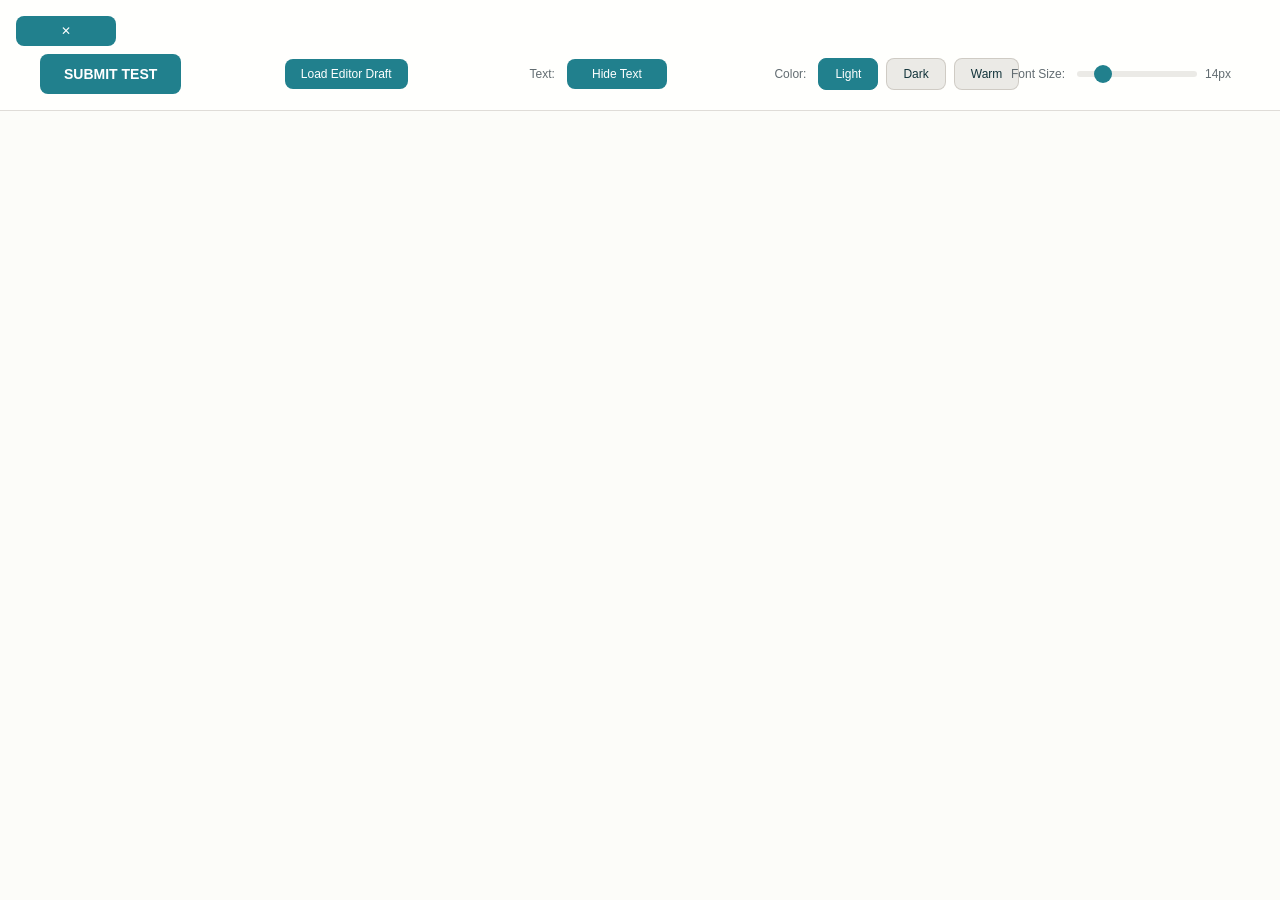
==== index.html @ d46478b5 "Prepare GitHub Pages deployment" ====
<!DOCTYPE html>
<html lang="en">
<head>
  <meta charset="UTF-8">
  <meta name="viewport" content="width=device-width, initial-scale=1.0">
  <title>B1 Listening Test</title>
  <meta http-equiv="refresh" content="0; url=exercise1.html">
  <script>
    window.location.replace('exercise1.html');
  </script>
</head>
<body>
  <p>
    If you are not redirected automatically, open
    <a href="exercise1.html">exercise1.html</a>.
  </p>
</body>
</html>
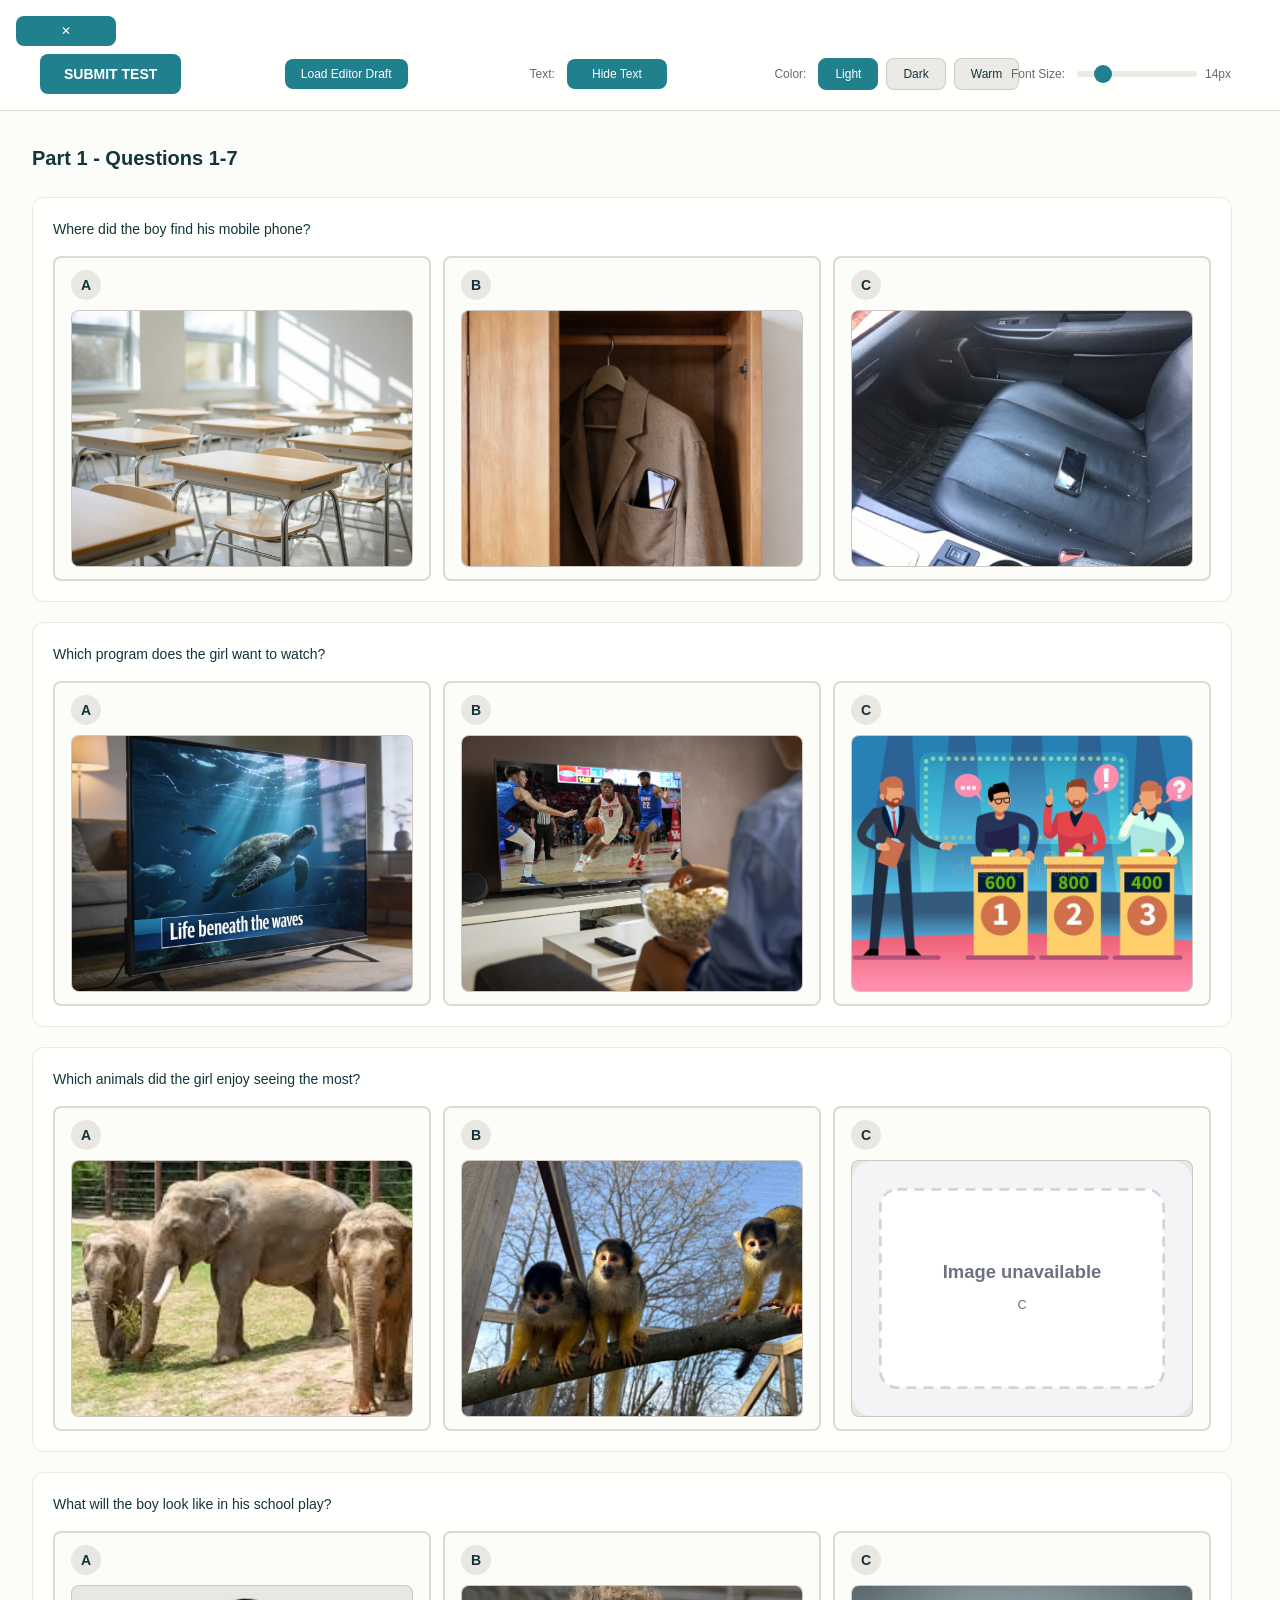
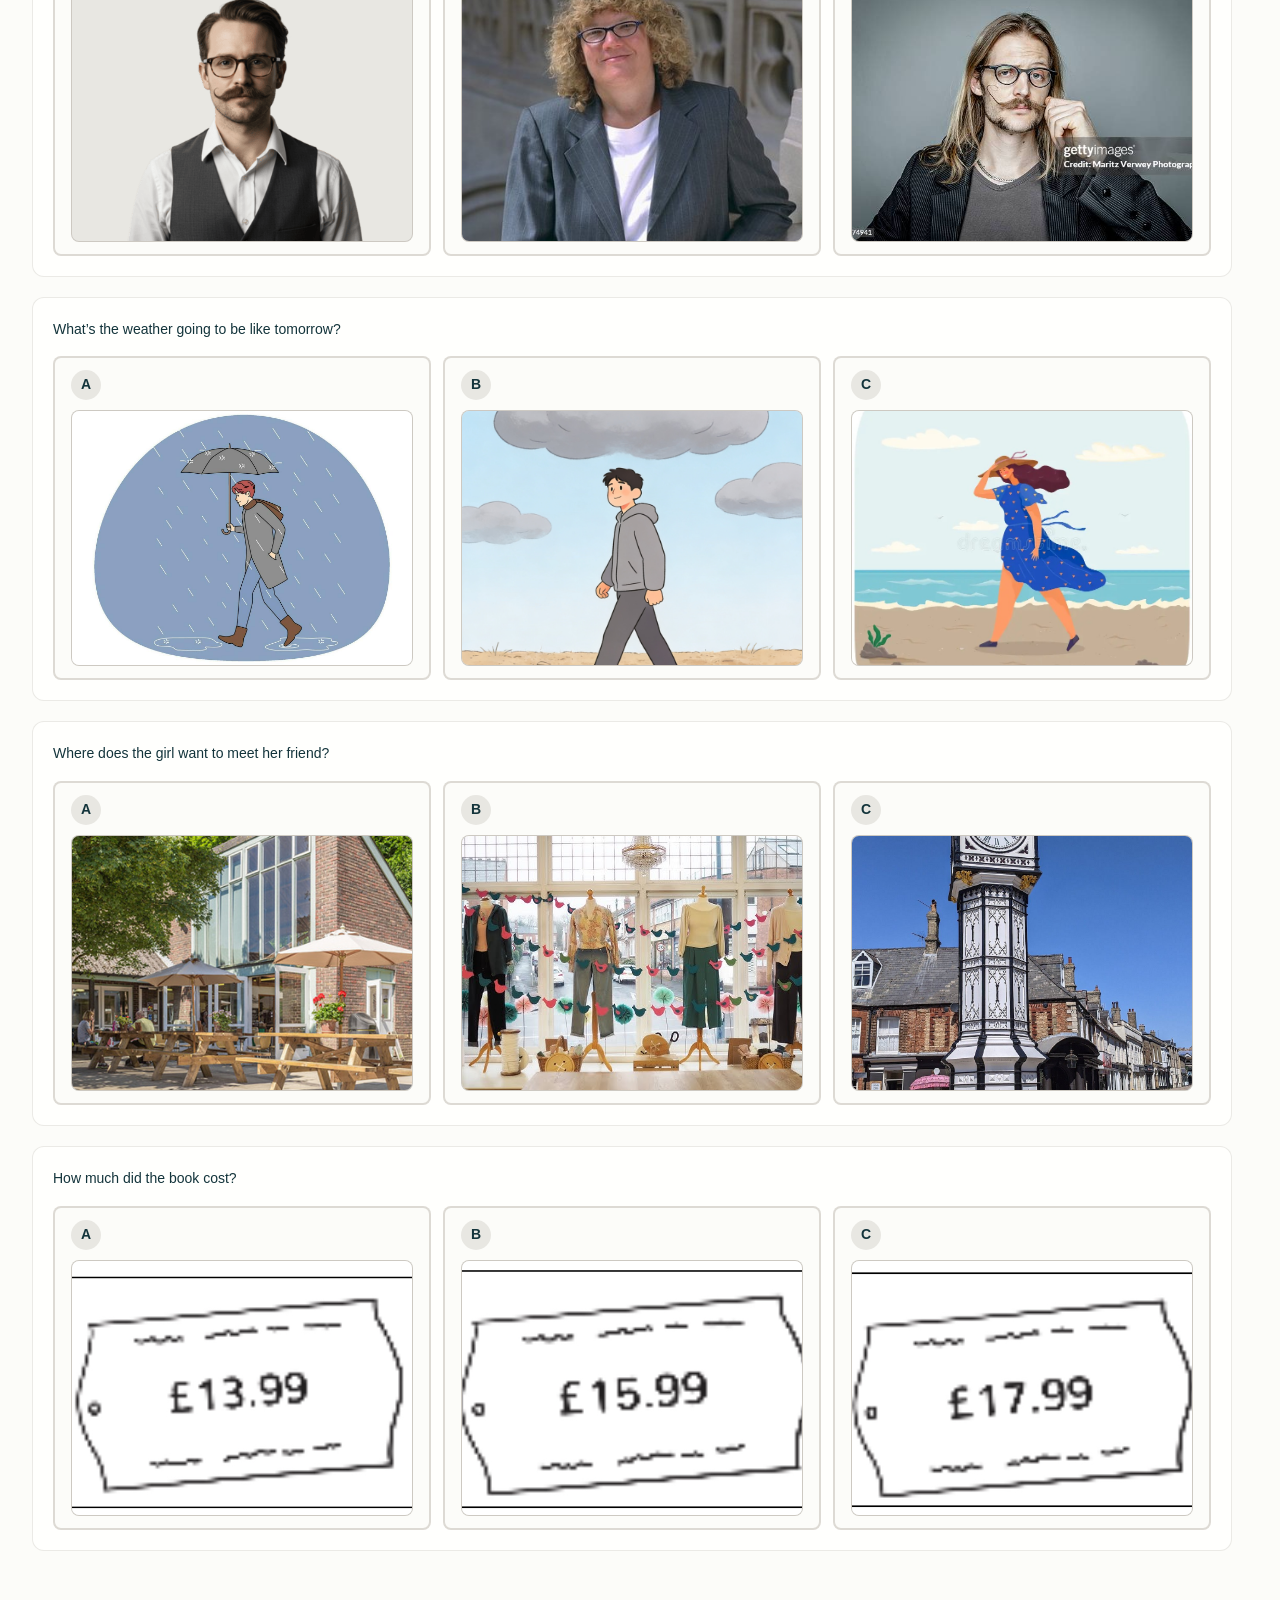
==== commit 07c93942: "Index should now open up to B1 For Schools Listening Test 2" ====
--- a/index.html
+++ b/index.html
@@ -3,16 +3,2478 @@
 <head>
   <meta charset="UTF-8">
   <meta name="viewport" content="width=device-width, initial-scale=1.0">
-  <title>B1 Listening Test</title>
-  <meta http-equiv="refresh" content="0; url=exercise1.html">
-  <script>
-    window.location.replace('exercise1.html');
-  </script>
+  <title>Cambridge English B1 Listening Test</title>
+  <style>
+    :root {
+  /* Primitive Color Tokens */
+  --color-white: rgba(255, 255, 255, 1);
+  --color-black: rgba(0, 0, 0, 1);
+  --color-cream-50: rgba(252, 252, 249, 1);
+  --color-cream-100: rgba(255, 255, 253, 1);
+  --color-gray-200: rgba(245, 245, 245, 1);
+  --color-gray-300: rgba(167, 169, 169, 1);
+  --color-gray-400: rgba(119, 124, 124, 1);
+  --color-slate-500: rgba(98, 108, 113, 1);
+  --color-brown-600: rgba(94, 82, 64, 1);
+  --color-charcoal-700: rgba(31, 33, 33, 1);
+  --color-charcoal-800: rgba(38, 40, 40, 1);
+  --color-slate-900: rgba(19, 52, 59, 1);
+  --color-teal-300: rgba(50, 184, 198, 1);
+  --color-teal-400: rgba(45, 166, 178, 1);
+  --color-teal-500: rgba(33, 128, 141, 1);
+  --color-teal-600: rgba(29, 116, 128, 1);
+  --color-teal-700: rgba(26, 104, 115, 1);
+  --color-teal-800: rgba(41, 150, 161, 1);
+  --color-red-400: rgba(255, 84, 89, 1);
+  --color-red-500: rgba(192, 21, 47, 1);
+  --color-orange-400: rgba(230, 129, 97, 1);
+  --color-orange-500: rgba(168, 75, 47, 1);
+
+  --color-brown-600-rgb: 94, 82, 64;
+  --color-teal-500-rgb: 33, 128, 141;
+  --color-slate-900-rgb: 19, 52, 59;
+  --color-slate-500-rgb: 98, 108, 113;
+
+  --color-bg-1: rgba(59, 130, 246, 0.08);
+  --color-bg-2: rgba(245, 158, 11, 0.08);
+  --color-bg-3: rgba(34, 197, 94, 0.08);
+  --color-bg-4: rgba(239, 68, 68, 0.08);
+
+  --color-background: var(--color-cream-50);
+  --color-surface: var(--color-cream-100);
+  --color-text: var(--color-slate-900);
+  --color-text-secondary: var(--color-slate-500);
+  --color-primary: var(--color-teal-500);
+  --color-primary-hover: var(--color-teal-600);
+  --color-primary-active: var(--color-teal-700);
+  --color-secondary: rgba(var(--color-brown-600-rgb), 0.12);
+  --color-secondary-hover: rgba(var(--color-brown-600-rgb), 0.2);
+  --color-border: rgba(var(--color-brown-600-rgb), 0.2);
+  --color-card-border: rgba(var(--color-brown-600-rgb), 0.12);
+
+  --font-family-base: "FKGroteskNeue", "Geist", "Inter", -apple-system, BlinkMacSystemFont, "Segoe UI", Roboto, sans-serif;
+  --font-size-xs: 11px;
+  --font-size-sm: 12px;
+  --font-size-base: 14px;
+  --font-size-md: 14px;
+  --font-size-lg: 16px;
+  --font-size-xl: 18px;
+  --font-size-2xl: 20px;
+  --font-size-3xl: 24px;
+  --font-weight-normal: 400;
+  --font-weight-medium: 500;
+  --font-weight-semibold: 550;
+  --font-weight-bold: 600;
+  --line-height-normal: 1.5;
+  --line-height-tight: 1.2;
+
+  --space-4: 4px;
+  --space-8: 8px;
+  --space-12: 12px;
+  --space-16: 16px;
+  --space-20: 20px;
+  --space-24: 24px;
+  --space-32: 32px;
+
+  --radius-sm: 6px;
+  --radius-base: 8px;
+  --radius-md: 10px;
+  --radius-lg: 12px;
+
+  --shadow-sm: 0 1px 3px rgba(0, 0, 0, 0.04), 0 1px 2px rgba(0, 0, 0, 0.02);
+  --shadow-md: 0 4px 6px -1px rgba(0, 0, 0, 0.04), 0 2px 4px -1px rgba(0, 0, 0, 0.02);
+
+  --duration-fast: 150ms;
+  --duration-normal: 250ms;
+  --ease-standard: cubic-bezier(0.16, 1, 0.3, 1);
+}
+
+@font-face {
+  font-family: 'FKGroteskNeue';
+  src: url('https://r2cdn.perplexity.ai/fonts/FKGroteskNeue.woff2') format('woff2');
+}
+
+* {
+  box-sizing: border-box;
+  margin: 0;
+  padding: 0;
+}
+
+body {
+  font-family: var(--font-family-base);
+  font-size: var(--font-size-base);
+  line-height: var(--line-height-normal);
+  color: var(--color-text);
+  background-color: var(--color-background);
+  -webkit-font-smoothing: antialiased;
+  transition: background-color var(--duration-normal) var(--ease-standard), color var(--duration-normal) var(--ease-standard);
+}
+
+.app-container {
+  display: flex;
+  flex-direction: column;
+  min-height: 100vh;
+}
+
+/* Settings Panel */
+.settings-panel {
+  background-color: var(--color-surface);
+  border-bottom: 1px solid var(--color-border);
+  padding: var(--space-16);
+  position: sticky;
+  top: 0;
+  z-index: 100;
+  transition: background-color var(--duration-normal) var(--ease-standard);
+}
+  .settings-panel.collapsed {
+    padding: 6px 8px;
+    height: auto;
+  }
+  .settings-panel .settings-bar {
+    display: flex;
+    justify-content: flex-start;
+    gap: 8px;
+    align-items: center;
+    margin-bottom: 8px;
+  }
+  .settings-panel.collapsed .settings-grid {
+    display: none;
+  }
+
+.settings-grid {
+  display: flex;
+  flex-wrap: wrap;
+  gap: var(--space-24);
+  align-items: center;
+  max-width: 1200px;
+  margin: 0 auto;
+}
+
+.setting-group {
+  display: flex;
+  align-items: center;
+  gap: var(--space-12);
+  flex: 1;
+  min-width: 200px;
+}
+
+  .setting-group.sg-font {
+    margin-left: auto;
+    justify-content: flex-end;
+  }
+
+  .toggle-btn.collapse {
+    padding: 6px 8px;
+    font-size: 14px;
+  }
+
+.setting-label {
+  font-weight: var(--font-weight-medium);
+  font-size: var(--font-size-sm);
+  color: var(--color-text-secondary);
+  white-space: nowrap;
+}
+
+.toggle-btn {
+  padding: var(--space-8) var(--space-16);
+  background-color: var(--color-primary);
+  color: var(--color-white);
+  border: none;
+  border-radius: var(--radius-base);
+  font-size: var(--font-size-sm);
+  font-weight: var(--font-weight-medium);
+  cursor: pointer;
+  transition: background-color var(--duration-fast) var(--ease-standard);
+  min-width: 100px;
+}
+
+.toggle-btn:hover {
+  background-color: var(--color-primary-hover);
+}
+
+.toggle-btn.inactive {
+  background-color: var(--color-secondary);
+  color: var(--color-text);
+}
+
+.font-size-control {
+  display: flex;
+  align-items: center;
+  gap: var(--space-8);
+}
+
+.font-slider {
+  width: 120px;
+  height: 6px;
+  -webkit-appearance: none;
+  appearance: none;
+  background: var(--color-secondary);
+  border-radius: var(--radius-sm);
+  outline: none;
+}
+
+.font-slider::-webkit-slider-thumb {
+  -webkit-appearance: none;
+  appearance: none;
+  width: 18px;
+  height: 18px;
+  background: var(--color-primary);
+  border-radius: 50%;
+  cursor: pointer;
+}
+
+.font-slider::-moz-range-thumb {
+  width: 18px;
+  height: 18px;
+  background: var(--color-primary);
+  border-radius: 50%;
+  cursor: pointer;
+  border: none;
+}
+
+.font-value {
+  font-size: var(--font-size-sm);
+  color: var(--color-text-secondary);
+  min-width: 35px;
+}
+
+.color-scheme-buttons {
+  display: flex;
+  gap: var(--space-8);
+}
+
+.color-btn {
+  padding: var(--space-8) var(--space-16);
+  background-color: var(--color-secondary);
+  color: var(--color-text);
+  border: 1px solid var(--color-border);
+  border-radius: var(--radius-base);
+  font-size: var(--font-size-sm);
+  font-weight: var(--font-weight-medium);
+  cursor: pointer;
+  transition: all var(--duration-fast) var(--ease-standard);
+  white-space: nowrap;
+}
+
+.color-btn:hover {
+  background-color: var(--color-secondary-hover);
+}
+
+.color-btn.active {
+  background-color: var(--color-primary);
+  color: var(--color-white);
+  border-color: var(--color-primary);
+}
+
+/* Main Layout */
+.main-layout {
+  display: flex;
+  flex: 1;
+  max-width: 1400px;
+  margin: 0 auto;
+  width: 100%;
+}
+
+.sidebar {
+  width: 250px;
+  background-color: var(--color-surface);
+  border-right: 1px solid var(--color-border);
+  padding: var(--space-24);
+  overflow-y: auto;
+  transition: transform var(--duration-normal) var(--ease-standard), background-color var(--duration-normal) var(--ease-standard);
+}
+
+.sidebar.mobile-hidden {
+  transform: translateX(-100%);
+  position: fixed;
+  height: calc(100vh - 80px);
+  z-index: 50;
+}
+
+.sidebar.mobile-visible {
+  transform: translateX(0);
+  position: fixed;
+  height: calc(100vh - 80px);
+  z-index: 50;
+}
+
+.mobile-menu-btn {
+  display: none;
+  position: fixed;
+  bottom: var(--space-24);
+  right: var(--space-24);
+  width: 56px;
+  height: 56px;
+  background-color: var(--color-primary);
+  color: var(--color-white);
+  border: none;
+  border-radius: 50%;
+  font-size: var(--font-size-2xl);
+  cursor: pointer;
+  box-shadow: var(--shadow-md);
+  z-index: 60;
+}
+
+.part-nav {
+  list-style: none;
+}
+
+.part-nav-item {
+  margin-bottom: var(--space-8);
+}
+
+.part-nav-link {
+  display: block;
+  padding: var(--space-12) var(--space-16);
+  background-color: transparent;
+  color: var(--color-text);
+  border: 1px solid transparent;
+  border-radius: var(--radius-base);
+  font-size: var(--font-size-base);
+  cursor: pointer;
+  transition: all var(--duration-fast) var(--ease-standard);
+  text-align: left;
+  width: 100%;
+}
+
+.part-nav-link:hover {
+  background-color: var(--color-secondary);
+}
+
+.part-nav-link.active {
+  background-color: var(--color-primary);
+  color: var(--color-white);
+}
+
+.content-area {
+  flex: 1;
+  padding: var(--space-32);
+  overflow-y: auto;
+}
+
+/* Landing Screen */
+.landing-screen {
+  max-width: 600px;
+  margin: 0 auto;
+  text-align: center;
+}
+
+.landing-screen h1 {
+  font-size: var(--font-size-3xl);
+  margin-bottom: var(--space-16);
+  color: var(--color-text);
+}
+
+.landing-screen p {
+  font-size: var(--font-size-lg);
+  color: var(--color-text-secondary);
+  margin-bottom: var(--space-32);
+}
+
+.image-upload-section {
+  background-color: var(--color-surface);
+  border: 2px dashed var(--color-border);
+  border-radius: var(--radius-lg);
+  padding: var(--space-32);
+  margin-bottom: var(--space-32);
+}
+
+.image-upload-section h2 {
+  font-size: var(--font-size-xl);
+  margin-bottom: var(--space-16);
+  color: var(--color-text);
+}
+
+.image-preview-container {
+  display: flex;
+  gap: var(--space-16);
+  justify-content: center;
+  flex-wrap: wrap;
+  margin-top: var(--space-24);
+}
+
+.image-preview-box {
+  position: relative;
+  width: 150px;
+  text-align: center;
+}
+
+.image-preview-box img {
+  width: 150px;
+  height: 150px;
+  object-fit: cover;
+  border-radius: var(--radius-base);
+  border: 2px solid var(--color-border);
+}
+
+.reorder-buttons {
+  display: flex;
+  justify-content: center;
+  gap: var(--space-8);
+  margin-top: var(--space-8);
+}
+
+.reorder-btn {
+  padding: var(--space-4) var(--space-12);
+  background-color: var(--color-secondary);
+  color: var(--color-text);
+  border: 1px solid var(--color-border);
+  border-radius: var(--radius-sm);
+  font-size: var(--font-size-sm);
+  cursor: pointer;
+  transition: background-color var(--duration-fast) var(--ease-standard);
+}
+
+.reorder-btn:hover {
+  background-color: var(--color-secondary-hover);
+}
+
+.reorder-btn:disabled {
+  opacity: 0.5;
+  cursor: not-allowed;
+}
+
+.timer-display {
+  font-size: var(--font-size-2xl);
+  font-weight: var(--font-weight-bold);
+  color: var(--color-primary);
+  padding: var(--space-8) var(--space-16);
+  background-color: var(--color-bg-1);
+  border-radius: var(--radius-base);
+  border: 2px solid var(--color-border);
+}
+
+.timer-display.warning {
+  color: var(--color-red-500);
+  animation: pulse 1s infinite;
+}
+
+@keyframes pulse {
+  0%, 100% { opacity: 1; }
+  50% { opacity: 0.7; }
+}
+
+.submit-btn {
+  padding: var(--space-12) var(--space-24);
+  background-color: var(--color-primary);
+  color: var(--color-white);
+  border: none;
+  border-radius: var(--radius-base);
+  font-size: var(--font-size-base);
+  font-weight: var(--font-weight-semibold);
+  cursor: pointer;
+  transition: background-color var(--duration-fast) var(--ease-standard);
+}
+
+.submit-btn:hover {
+  background-color: var(--color-primary-hover);
+}
+
+.submit-btn.highlight {
+  animation: pulse 1s infinite;
+  background-color: var(--color-red-500);
+}
+
+.upload-instruction {
+  color: var(--color-text-secondary);
+  margin-bottom: var(--space-16);
+}
+
+.image-upload-input {
+  display: block;
+  margin: 0 auto var(--space-16);
+  padding: var(--space-8);
+  font-size: var(--font-size-sm);
+}
+
+.uploaded-images {
+  display: flex;
+  gap: var(--space-16);
+  justify-content: center;
+  flex-wrap: wrap;
+  margin-top: var(--space-16);
+}
+
+.uploaded-image {
+  width: 120px;
+  height: 120px;
+  object-fit: cover;
+  border-radius: var(--radius-base);
+  border: 2px solid var(--color-border);
+}
+
+.start-test-btn {
+  padding: var(--space-16) var(--space-32);
+  background-color: var(--color-primary);
+  color: var(--color-white);
+  border: none;
+  border-radius: var(--radius-base);
+  font-size: var(--font-size-lg);
+  font-weight: var(--font-weight-semibold);
+  cursor: pointer;
+  transition: background-color var(--duration-fast) var(--ease-standard);
+}
+
+.start-test-btn:hover {
+  background-color: var(--color-primary-hover);
+}
+
+.start-test-btn:disabled {
+  opacity: 0.5;
+  cursor: not-allowed;
+}
+
+/* Part Content */
+.part-content {
+  max-width: 1200px;
+}
+
+/* Parts 1-3: Side-by-side layout for text and questions */
+.part-content-wrapper {
+  display: grid;
+  grid-template-columns: 1fr 1fr;
+  gap: var(--space-24);
+  margin-bottom: var(--space-24);
+}
+
+/* When text is hidden, make the questions take full width */
+.part-content-wrapper.text-hidden {
+  grid-template-columns: 1fr;
+}
+
+/* Part 4 passage: keep visible while scrolling questions */
+.part4-text {
+  position: sticky;
+  top: 80px; /* default, overridden by JS to match settings panel height */
+  align-self: start;
+  max-height: calc(100vh - 120px);
+  overflow-y: auto;
+  padding-right: var(--space-8);
+}
+/* On small screens we keep sticky but JS will compute the correct `top` so it doesn't sit under the top bar. */
+
+.text-area {
+  padding: var(--space-16);
+  border-right: 1px solid var(--color-border);
+  max-height: 70vh;
+  overflow-y: auto;
+}
+
+.text-area.hidden {
+  display: none;
+}
+
+.questions-area {
+  overflow-y: auto;
+  max-height: 70vh;
+}
+
+@media (max-width: 768px) {
+  .part-content-wrapper {
+    grid-template-columns: 1fr;
+  }
+  
+  .text-area {
+    border-right: none;
+    border-bottom: 1px solid var(--color-border);
+    max-height: 50vh;
+  }
+}
+
+.part-title {
+  font-size: var(--font-size-2xl);
+  margin-bottom: var(--space-24);
+  color: var(--color-text);
+}
+
+.passage {
+  background-color: var(--color-surface);
+  padding: var(--space-24);
+  border-radius: var(--radius-lg);
+  border: 1px solid var(--color-card-border);
+  margin-bottom: var(--space-24);
+  line-height: 1.8;
+  transition: background-color var(--duration-normal) var(--ease-standard);
+}
+
+.passage p {
+  margin: 0 0 0.5em 0;
+}
+
+.passage p:last-child {
+  margin-bottom: 0;
+}
+
+.passage.hidden {
+  display: none;
+}
+
+/* Part 2: tabbed passage panels */
+.passage-tabs {
+  display: flex;
+  flex-direction: column;
+  gap: var(--space-12);
+}
+.tab-buttons {
+  display: flex;
+  gap: var(--space-8);
+}
+.tab-button {
+  padding: 8px 12px;
+  background: transparent;
+  border: 1px solid var(--color-border);
+  border-radius: var(--radius-sm);
+  cursor: pointer;
+  font-weight: var(--font-weight-medium);
+}
+.tab-button.active {
+  background: var(--color-primary);
+  color: var(--color-white);
+  border-color: var(--color-primary);
+}
+.passage-panel {
+  background: var(--color-surface);
+  padding: var(--space-16);
+  border-radius: var(--radius-md);
+  border: 1px solid var(--color-card-border);
+  overflow: auto;
+  max-height: 46vh;
+}
+@media (max-width: 768px) {
+  .passage-panel { max-height: 28vh; }
+}
+
+.passage-title {
+  font-size: var(--font-size-xl);
+  font-weight: var(--font-weight-semibold);
+  margin-bottom: var(--space-16);
+  color: var(--color-text);
+}
+
+.question-block {
+  background-color: var(--color-surface);
+  padding: var(--space-20);
+  border-radius: var(--radius-lg);
+  border: 1px solid var(--color-card-border);
+  margin-bottom: var(--space-20);
+  transition: background-color var(--duration-normal) var(--ease-standard);
+}
+
+.question-text {
+  font-weight: var(--font-weight-medium);
+  margin-bottom: var(--space-16);
+  color: var(--color-text);
+  line-height: 1.6;
+}
+
+.options {
+  display: flex;
+  flex-direction: column;
+  gap: var(--space-12);
+}
+
+.option-label {
+  display: flex;
+  align-items: flex-start;
+  padding: var(--space-12) var(--space-16);
+  background-color: var(--color-background);
+  border: 2px solid var(--color-border);
+  border-radius: var(--radius-base);
+  cursor: pointer;
+  transition: all var(--duration-fast) var(--ease-standard);
+  min-height: 44px;
+}
+
+.option-label:hover {
+  border-color: var(--color-primary);
+  background-color: var(--color-bg-1);
+}
+
+.option-label.selected {
+  border-color: var(--color-primary);
+  background-color: var(--color-bg-1);
+}
+
+.option-radio {
+  margin-right: var(--space-12);
+  margin-top: 2px;
+  width: 18px;
+  height: 18px;
+  flex-shrink: 0;
+  cursor: pointer;
+}
+
+.option-text {
+  flex: 1;
+  line-height: 1.5;
+}
+
+.options.choice-grid {
+  display: grid;
+  grid-template-columns: repeat(auto-fit, minmax(180px, 1fr));
+  gap: var(--space-12);
+}
+
+.option-label.choice-card {
+  flex-direction: column;
+  align-items: stretch;
+  gap: var(--space-8);
+  min-height: 100%;
+}
+
+.option-label.choice-card .option-radio {
+  position: absolute;
+  opacity: 0;
+  pointer-events: none;
+}
+
+.option-chip {
+  display: inline-flex;
+  align-items: center;
+  justify-content: center;
+  width: 30px;
+  height: 30px;
+  border-radius: 999px;
+  background: var(--color-secondary);
+  color: var(--color-text);
+  font-weight: var(--font-weight-semibold);
+  flex-shrink: 0;
+}
+
+.option-label.choice-card .option-chip {
+  margin-bottom: 2px;
+}
+
+.option-media {
+  width: 100%;
+  aspect-ratio: 4 / 3;
+  border-radius: var(--radius-base);
+  overflow: hidden;
+  background: var(--color-secondary);
+  border: 1px solid var(--color-border);
+}
+
+.option-media img {
+  display: block;
+  width: 100%;
+  height: 100%;
+  object-fit: cover;
+}
+
+.option-label.choice-card.selected .option-chip,
+.option-label.choice-card:hover .option-chip {
+  background: var(--color-primary);
+  color: var(--color-white);
+}
+
+.option-label.choice-card.selected .option-media,
+.option-label.choice-card:hover .option-media {
+  border-color: var(--color-primary);
+}
+
+/* Part 4 Layout */
+.part4-grid {
+  display: grid;
+  grid-template-columns: 1fr;
+  gap: var(--space-24);
+}
+
+/* Part 5 - Fill Gaps */
+.gap-text {
+  background-color: var(--color-surface);
+  padding: var(--space-24);
+  border-radius: var(--radius-lg);
+  border: 1px solid var(--color-card-border);
+  line-height: 2;
+  font-size: var(--font-size-base);
+}
+
+.gap-text .gap-line {
+  display: flex;
+  flex-wrap: wrap;
+  align-items: center;
+  gap: 8px;
+  margin-bottom: 22px;
+}
+
+.gap-input-wrapper {
+  display: inline-block;
+  position: relative;
+  margin: 0 var(--space-4);
+}
+
+.gap-input-wrapper--compact {
+  margin-left: 0;
+}
+
+.gap-inline-prefix,
+.gap-inline-suffix {
+  white-space: nowrap;
+}
+
+.gap-number {
+  display: inline-block;
+  font-weight: var(--font-weight-bold);
+  color: var(--color-primary);
+  cursor: pointer;
+  padding: var(--space-4) var(--space-8);
+  background-color: var(--color-bg-1);
+  border-radius: var(--radius-sm);
+  min-width: 80px;
+  text-align: center;
+  border: 2px solid transparent;
+  transition: border-color var(--duration-fast) var(--ease-standard);
+}
+
+.gap-number:hover {
+  border-color: var(--color-primary);
+}
+
+.gap-input {
+  display: inline-block;
+  padding: var(--space-4) var(--space-8);
+  border: 2px solid var(--color-primary);
+  border-radius: var(--radius-sm);
+  font-size: var(--font-size-base);
+  font-family: var(--font-family-base);
+  min-width: 100px;
+  background-color: var(--color-surface);
+  color: var(--color-text);
+}
+
+body.dark-mode .gap-input,
+body.dark-mode .writing-textarea {
+  background-color: rgba(60, 60, 60, 1);
+  color: var(--color-gray-200);
+  border-color: rgba(119, 124, 124, 0.5);
+}
+
+body.warm-mode .gap-input,
+body.warm-mode .writing-textarea {
+  background-color: rgba(60, 60, 60, 1);
+  color: #FFFF00;
+  border-color: rgba(255, 255, 0, 0.3);
+}
+
+.gap-input.error {
+  border-color: var(--color-red-500);
+}
+
+.error-message {
+  display: block;
+  color: var(--color-red-500);
+  font-size: var(--font-size-xs);
+  margin-top: var(--space-4);
+  font-weight: var(--font-weight-medium);
+}
+
+/* Writing Parts */
+.writing-section {
+  background-color: var(--color-surface);
+  padding: var(--space-24);
+  border-radius: var(--radius-lg);
+  border: 1px solid var(--color-card-border);
+}
+
+.writing-prompt {
+  margin-bottom: var(--space-24);
+  line-height: 1.8;
+  color: var(--color-text);
+}
+
+.writing-textarea {
+  width: 100%;
+  min-height: 200px;
+  padding: var(--space-16);
+  border: 2px solid var(--color-border);
+  border-radius: var(--radius-base);
+  font-family: var(--font-family-base);
+  font-size: var(--font-size-base);
+  line-height: 1.6;
+  resize: vertical;
+  background-color: var(--color-background);
+  color: var(--color-text);
+  transition: border-color var(--duration-fast) var(--ease-standard);
+}
+
+.writing-textarea:focus {
+  outline: none;
+  border-color: var(--color-primary);
+}
+
+.word-count {
+  margin-top: var(--space-12);
+  font-size: var(--font-size-sm);
+  color: var(--color-text-secondary);
+  font-weight: var(--font-weight-medium);
+}
+
+/* Part 7 Images */
+.image-carousel {
+  display: flex;
+  gap: var(--space-16);
+  margin-bottom: var(--space-24);
+  overflow-x: auto;
+  padding: var(--space-8);
+}
+
+.story-image {
+  width: 200px;
+  height: 200px;
+  object-fit: contain; /* show full image without cropping */
+  object-position: center;
+  border-radius: 0; /* square images */
+  border: 2px solid var(--color-border);
+  background-color: var(--color-background);
+  flex-shrink: 0;
+}
+
+/* Color Scheme Variations */
+body.dark-mode {
+  --color-background: var(--color-charcoal-700);
+  --color-surface: var(--color-charcoal-800);
+  --color-text: var(--color-gray-200);
+  --color-text-secondary: rgba(167, 169, 169, 0.7);
+  --color-border: rgba(119, 124, 124, 0.3);
+  --color-card-border: rgba(119, 124, 124, 0.2);
+}
+
+body.warm-mode {
+  --color-background: var(--color-charcoal-700);
+  --color-surface: var(--color-charcoal-800);
+  --color-text: #FFFF00;
+  --color-text-secondary: rgba(255, 255, 0, 0.7);
+  --color-border: rgba(255, 255, 0, 0.3);
+  --color-card-border: rgba(255, 255, 0, 0.2);
+}
+
+/* Responsive Design */
+@media (max-width: 768px) {
+  .settings-grid {
+    flex-direction: column;
+    align-items: stretch;
+  }
+
+  .setting-group {
+    width: 100%;
+  }
+
+  .color-scheme-buttons {
+    flex-wrap: wrap;
+  }
+
+  .sidebar {
+    position: fixed;
+    left: 0;
+    top: 80px;
+    height: calc(100vh - 80px);
+    transform: translateX(-100%);
+    z-index: 50;
+  }
+
+  .sidebar.mobile-visible {
+    transform: translateX(0);
+  }
+
+  .mobile-menu-btn {
+    display: block;
+  }
+
+  .content-area {
+    padding: var(--space-16);
+  }
+
+  .part4-grid {
+    grid-template-columns: 1fr;
+  }
+
+  .image-carousel {
+    flex-direction: column;
+  }
+
+  .story-image {
+    width: 100%;
+    max-width: 300px;
+  }
+}
+
+@media (max-width: 480px) {
+  .settings-panel {
+    padding: 4px 6px; /* further reduce vertical padding for smaller top bar */
+    --small-settings-padding: 6px;
+  }
+
+  .part-title {
+    font-size: var(--font-size-xl);
+  }
+
+  .color-btn {
+    padding: var(--space-8) var(--space-12);
+    font-size: var(--font-size-xs);
+  }
+
+  /* Compact settings layout for very small screens */
+  .settings-grid {
+    gap: 8px;
+    align-items: center;
+  }
+
+  .setting-group {
+    min-width: 0;
+    gap: 6px;
+  }
+
+  .setting-label { display: none; }
+
+  .toggle-btn, .submit-btn, .color-btn, .start-test-btn {
+    padding: 6px 10px;
+    font-size: 13px;
+    min-width: 64px;
+  }
+
+  .timer-display {
+    padding: 4px 8px;
+    font-size: 14px;
+  }
+
+  /* Keep settings panel to at most two rows by using a 3-column grid (3+2 items => 2 rows) */
+  .settings-grid {
+    display: grid;
+    grid-template-columns: repeat(3, minmax(0, 1fr));
+    grid-template-rows: auto auto;
+    grid-template-areas:
+      "time submit text"
+      "font color color";
+    gap: 6px;
+    overflow-x: hidden;
+  }
+
+  /* Show font and color controls in the second row */
+  .font-size-control {
+    display: flex;
+    align-items: center;
+    gap: 6px;
+  }
+
+  .color-scheme-buttons {
+    display: flex;
+    gap: 6px;
+  }
+
+  .setting-label { display: none; }
+
+  .setting-group {
+    min-width: 0;
+    gap: 6px;
+    padding: 2px 4px;
+  }
+
+  .toggle-btn, .submit-btn, .color-btn, .start-test-btn {
+    padding: 4px 8px;
+    font-size: 12px;
+    min-width: 56px;
+  }
+
+  .timer-display {
+    padding: 2px 6px;
+    font-size: 13px;
+  }
+
+  /* assign grid areas explicitly */
+  .settings-grid .sg-time { grid-area: time; }
+  .settings-grid .sg-submit { grid-area: submit; }
+  .settings-grid .sg-text { grid-area: text; }
+  .settings-grid .sg-font { grid-area: font; }
+  .settings-grid .sg-color { grid-area: color; }
+}
+
+/* Show mobile font control on very small screens */
+@media (max-width: 480px) {
+  .mobile-font-control { display: block; }
+}
+
+/* Hide the top-bar font control on very small screens (we inject a local one into writing parts) */
+@media (max-width: 480px) {
+  .setting-group.sg-font { display: flex; justify-content: flex-end; margin-left: auto; }
+}
+
+/* When the settings grid switches to grid layout on very small screens, make sure the font group sits at the end */
+@media (max-width: 480px) {
+  .settings-grid .sg-font { justify-self: end; margin-left: 0; }
+}
+
+/* Autosave status badge */
+.autosave-status {
+  font-size: 12px;
+  padding: 6px 8px;
+  border-radius: 6px;
+  display: inline-block;
+  opacity: 0.95;
+}
+.autosave-status.ok {
+  background: rgba(34,197,94,0.12);
+  color: var(--color-primary);
+  border: 1px solid rgba(33,128,141,0.12);
+}
+.autosave-status.error {
+  background: rgba(255,84,89,0.08);
+  color: var(--color-red-500);
+  border: 1px solid rgba(192,21,47,0.12);
+}
+.mobile-font-control { margin-top: 8px; display: none; }
+.mobile-font-control input[type=range] { width: 140px; }
+  </style>
 </head>
 <body>
-  <p>
-    If you are not redirected automatically, open
-    <a href="exercise1.html">exercise1.html</a>.
-  </p>
+  <div class="app-container">
+    <!-- Settings Panel -->
+    <div class="settings-panel" id="settingsPanel" style="display: block;">
+      <div class="settings-bar" id="settingsBar">
+        <button id="settingsToggleBtn" class="toggle-btn" onclick="toggleSettingsPanel()">☰</button>
+      </div>
+      <div class="settings-grid">
+        <div class="setting-group sg-submit">
+          <button class="submit-btn" id="submitBtn" onclick="submitTest()">SUBMIT TEST</button>
+          <div id="autosaveStatus" style="margin-left:8px; display:inline-block;"></div>
+        </div>
+        <div class="setting-group sg-submit">
+          <button class="toggle-btn" id="loadDraftBtn" onclick="loadEditorDraft()">Load Editor Draft</button>
+        </div>
+        <div class="setting-group sg-text">
+          <span class="setting-label">Text:</span>
+          <button class="toggle-btn" id="textToggleBtn" onclick="toggleText()">Hide Text</button>
+        </div>
+        <div class="setting-group sg-color">
+          <span class="setting-label">Color:</span>
+          <div class="color-scheme-buttons">
+            <button class="color-btn active" data-scheme="light" onclick="changeColorScheme('light')">Light</button>
+            <button class="color-btn" data-scheme="dark" onclick="changeColorScheme('dark')">Dark</button>
+            <button class="color-btn" data-scheme="warm" onclick="changeColorScheme('warm')">Warm</button>
+          </div>
+        </div>
+        <div class="setting-group sg-font">
+          <span class="setting-label">Font Size:</span>
+          <div class="font-size-control">
+            <input type="range" class="font-slider" id="fontSlider" min="12" max="24" value="14" oninput="changeFontSize(this.value)">
+            <span class="font-value" id="fontValue">14px</span>
+          </div>
+        </div>
+      </div>
+    </div>
+
+    <div class="main-layout">
+      <!-- Sidebar Navigation -->
+      <aside class="sidebar mobile-hidden" id="sidebar">
+        <ul class="part-nav">
+          <li class="part-nav-item">
+            <button class="part-nav-link" onclick="showPart(1)">Part 1 (Q1-7)</button>
+          </li>
+          <li class="part-nav-item">
+            <button class="part-nav-link" onclick="showPart(2)">Part 2 (Q8-13)</button>
+          </li>
+          <li class="part-nav-item">
+            <button class="part-nav-link" onclick="showPart(3)">Part 3 (Q14-19)</button>
+          </li>
+          <li class="part-nav-item">
+            <button class="part-nav-link" onclick="showPart(4)">Part 4 (Q20-25)</button>
+          </li>
+        </ul>
+      </aside>
+
+      <!-- Mobile Menu Button -->
+      <button class="mobile-menu-btn" id="mobileMenuBtn" onclick="toggleMobileMenu()">☰</button>
+
+      <!-- Content Area -->
+      <main class="content-area" id="contentArea">
+        <!-- Test Parts -->
+          <div id="testContent" style="display: block;"></div>
+          <!-- Hidden container for uploaded image previews (kept for legacy handlers) -->
+          <div id="uploadedImages" style="display:none"></div>
+      </main>
+    </div>
+  </div>
+
+    <!-- (mobile floating slider removed; slider is in top bar) -->
+
+  <script>
+    // Application State
+    const state = {
+      currentPart: 1,
+      textVisible: true,
+      fontSize: 14,
+      colorScheme: 'light',
+      uploadedImages: [],
+      settingsCollapsed: false,
+      answers: {
+        part1: {},
+        part2: {},
+        part3: {},
+        part4: {},
+        part5: {}
+      }
+    };
+
+    // If an editor saved a test JSON to localStorage under 'runTestDraft', convert and use it
+    (function(){
+      try {
+        const raw = localStorage.getItem('runTestDraft');
+        if (!raw) return;
+        const draft = JSON.parse(raw);
+        if (!draft || !Array.isArray(draft.questions)) return;
+        window.__pendingRunTestDraft = draft;
+        console.info('Queued editor draft from localStorage (runTestDraft)');
+      } catch (e) {
+        console.warn('Could not load runTestDraft from localStorage', e);
+      }
+    }());
+
+    // Manual loader to allow users to pull an editor-saved draft on demand
+    function loadEditorDraft() {
+      try {
+        const raw = localStorage.getItem('runTestDraft');
+        if (!raw) { alert('No editor draft found in localStorage (runTestDraft).'); return; }
+        const draft = JSON.parse(raw);
+        if (!draft || !Array.isArray(draft.questions)) { alert('Invalid draft format.'); return; }
+
+        if (!applyEditorDraftToTestData(draft)) {
+          alert('Could not apply editor draft.');
+          return;
+        }
+
+        state.currentPart = 1;
+        showPart(1);
+        const status = document.getElementById('autosaveStatus');
+        if (status) status.textContent = 'Editor draft loaded.';
+        console.info('Loaded editor draft into runner via manual loader (runTestDraft)');
+      } catch (e) {
+        console.warn('Could not load runTestDraft from localStorage', e);
+        alert('Failed to load draft (see console).');
+      }
+    }
+
+    // Persistence helpers (save minimal state to localStorage)
+    const STORAGE_KEY = 'ket_mock_test_v1';
+
+    function saveState() {
+      try {
+        const toSave = {
+          currentPart: state.currentPart,
+          textVisible: state.textVisible,
+          fontSize: state.fontSize,
+          colorScheme: state.colorScheme,
+          uploadedImages: state.uploadedImages, // contains dataUrl and order
+          // store remaining answers
+          answers: state.answers,
+          candidateName: state.candidateName || null,
+          settingsCollapsed: state.settingsCollapsed || false
+        };
+        // persist part2 active tab if present
+        if (typeof state.part2ActiveTab === 'number') toSave.part2ActiveTab = state.part2ActiveTab;
+        localStorage.setItem(STORAGE_KEY, JSON.stringify(toSave));
+        showAutosaveStatus('Saved', 'ok');
+      } catch (e) {
+        console.warn('Could not save state to localStorage', e);
+        showAutosaveStatus('Save failed', 'error');
+      }
+    }
+
+    function loadState() {
+      try {
+        const raw = localStorage.getItem(STORAGE_KEY);
+        if (!raw) return false;
+        const loaded = JSON.parse(raw);
+        // restore fields if present
+        if (loaded.currentPart) state.currentPart = Math.min(4, Math.max(1, Number(loaded.currentPart) || 1));
+        if (typeof loaded.textVisible === 'boolean') state.textVisible = loaded.textVisible;
+        if (loaded.fontSize) state.fontSize = loaded.fontSize;
+        if (loaded.colorScheme) state.colorScheme = loaded.colorScheme;
+        if (Array.isArray(loaded.uploadedImages) && loaded.uploadedImages.length > 0) state.uploadedImages = loaded.uploadedImages;
+        if (loaded.answers) state.answers = loaded.answers;
+        if (loaded.candidateName) state.candidateName = loaded.candidateName;
+        if (typeof loaded.settingsCollapsed === 'boolean') state.settingsCollapsed = loaded.settingsCollapsed;
+        if (typeof loaded.part2ActiveTab === 'number') state.part2ActiveTab = loaded.part2ActiveTab;
+
+        return true;
+      } catch (e) {
+        console.warn('Could not load saved state', e);
+        return false;
+      }
+    }
+
+    function clearSavedState() {
+      localStorage.removeItem(STORAGE_KEY);
+      alert('Saved answers cleared locally. The page will reload.');
+      location.reload();
+    }
+
+    // Autosave status UI helper
+    let _autosaveTimer = null;
+    function showAutosaveStatus(message, type) {
+      try {
+        const el = document.getElementById('autosaveStatus');
+        if (!el) return;
+        el.textContent = message;
+        el.className = 'autosave-status ' + (type === 'error' ? 'error' : 'ok');
+        el.style.display = 'inline-block';
+        if (_autosaveTimer) clearTimeout(_autosaveTimer);
+        // Keep 'Restored' visible longer
+        const timeout = message.toLowerCase().includes('restor') ? 6000 : 2500;
+        _autosaveTimer = setTimeout(() => {
+          el.style.display = 'none';
+        }, timeout);
+      } catch (e) {
+        /* ignore */
+      }
+    }
+
+    function normalizeListeningOption(option, index) {
+      const label = String.fromCharCode(65 + index);
+      if (option == null) {
+        return { label, text: '', image: '', alt: '' };
+      }
+      if (typeof option === 'string') {
+        return { label, text: option, image: '', alt: '' };
+      }
+      if (typeof option === 'object') {
+        return {
+          label: option.label || label,
+          text: option.text ?? option.value ?? option.caption ?? '',
+          image: option.image ?? option.src ?? option.url ?? '',
+          alt: option.alt ?? option.imageAlt ?? option.label ?? ''
+        };
+      }
+      return { label, text: String(option), image: '', alt: '' };
+    }
+
+    function normalizeListeningOptions(options) {
+      if (!options) return [];
+      if (Array.isArray(options)) return options.map((opt, index) => normalizeListeningOption(opt, index));
+      if (typeof options === 'object') {
+        return Object.keys(options).sort().map((key, index) => {
+          const normalized = normalizeListeningOption(options[key], index);
+          normalized.label = key;
+          return normalized;
+        });
+      }
+      return [];
+    }
+
+    function escapeHtml(value) {
+      return String(value == null ? '' : value)
+        .replace(/&/g, '&amp;')
+        .replace(/</g, '&lt;')
+        .replace(/>/g, '&gt;')
+        .replace(/"/g, '&quot;')
+        .replace(/'/g, '&#39;');
+    }
+
+    function makeChoiceOptions(qNum) {
+      const fileMap = {
+        1: { A: '1A.jpg', B: '1B.jpeg', C: '1C.jpg' },
+        2: { A: '2A.jpeg', B: '2B.jpg', C: '2C.jpg' },
+        3: { A: '3A.jpeg', B: '3B.jpg', C: '3C.jpg' },
+        4: { A: '4A.png', B: '4B.jpg', C: '4C.jpg' },
+        5: { A: '5A.jpg', B: '5B.jpeg', C: '5C.jpeg' },
+        6: { A: '6A.png', B: '6B.jpg', C: '6C.jpg' },
+        7: { A: '7A.jpg', B: '7B.jpg', C: '7C.jpg' }
+      };
+      const files = fileMap[qNum] || fileMap[1];
+      return {
+        A: { label: 'A', text: '', image: `src/assets/listening/part1/${files.A}`, alt: 'Choice A' },
+        B: { label: 'B', text: '', image: `src/assets/listening/part1/${files.B}`, alt: 'Choice B' },
+        C: { label: 'C', text: '', image: `src/assets/listening/part1/${files.C}`, alt: 'Choice C' }
+      };
+    }
+
+    function createDefaultListeningTestData() {
+      const shell = createListeningShell();
+      const part1Questions = {
+        1: {
+          question: 'Where did the boy find his mobile phone?',
+          type: 'image-choice',
+          options: makeChoiceOptions(1),
+          correctAnswer: ''
+        },
+        2: {
+          question: 'Which program does the girl want to watch?',
+          type: 'image-choice',
+          options: makeChoiceOptions(2),
+          correctAnswer: ''
+        },
+        3: {
+          question: 'Which animals did the girl enjoy seeing the most?',
+          type: 'image-choice',
+          options: makeChoiceOptions(3),
+          correctAnswer: ''
+        },
+        4: {
+          question: 'What will the boy look like in his school play?',
+          type: 'image-choice',
+          options: makeChoiceOptions(4),
+          correctAnswer: ''
+        },
+        5: {
+          question: "What’s the weather going to be like tomorrow?",
+          type: 'image-choice',
+          options: makeChoiceOptions(5),
+          correctAnswer: ''
+        },
+        6: {
+          question: 'Where does the girl want to meet her friend?',
+          type: 'image-choice',
+          options: makeChoiceOptions(6),
+          correctAnswer: ''
+        },
+        7: {
+          question: 'How much did the book cost?',
+          type: 'image-choice',
+          options: makeChoiceOptions(7),
+          correctAnswer: ''
+        }
+      };
+
+      const part2Questions = {
+        8: {
+          question: 'You will hear two friends talking about a music performance. The friends agree that',
+          type: 'multiple-choice',
+          options: {
+            A: { label: 'A', text: 'the concert hall was too big.' },
+            B: { label: 'B', text: 'the performance was too short.' },
+            C: { label: 'C', text: 'the musicians needed more practice.' }
+          },
+          correctAnswer: ''
+        },
+        9: {
+          question: 'You will hear two friends talking about a play they have seen recently. What surprised the girl about the play?',
+          type: 'multiple-choice',
+          options: {
+            A: { label: 'A', text: 'how young the audience was' },
+            B: { label: 'B', text: 'how unusual the ending was' },
+            C: { label: 'C', text: 'how good the acting was' }
+          },
+          correctAnswer: ''
+        },
+        10: {
+          question: 'You will hear a boy telling a friend about an art course he went on. What did the boy enjoy most about it?',
+          type: 'multiple-choice',
+          options: {
+            A: { label: 'A', text: 'the strong focus on drawing and painting' },
+            B: { label: 'B', text: "the teacher's sense of humour" },
+            C: { label: 'C', text: 'the variety of practice activities' }
+          },
+          correctAnswer: ''
+        },
+        11: {
+          question: 'You will hear two friends talking about getting to school. The girl thinks that walking to school with her friends',
+          type: 'multiple-choice',
+          options: {
+            A: { label: 'A', text: 'is a good way to be sociable.' },
+            B: { label: 'B', text: 'takes longer than walking alone.' },
+            C: { label: 'C', text: 'causes problems for other pedestrians.' }
+          },
+          correctAnswer: ''
+        },
+        12: {
+          question: 'You will hear a boy talking to a friend about his new house. How does the boy feel about it?',
+          type: 'multiple-choice',
+          options: {
+            A: { label: 'A', text: 'pleased with its location' },
+            B: { label: 'B', text: 'amazed at how big it is' },
+            C: { label: 'C', text: "satisfied with how it's decorated" }
+          },
+          correctAnswer: ''
+        },
+        13: {
+          question: "You will hear a girl talking about a day out with her family. Why did the girl's family choose to go to the river?",
+          type: 'multiple-choice',
+          options: {
+            A: { label: 'A', text: 'There are many things to do.' },
+            B: { label: 'B', text: "It's close to where they live." },
+            C: { label: 'C', text: "It's a good place for a picnic." }
+          },
+          correctAnswer: ''
+        }
+      };
+
+      const part3Questions = {};
+      part3Questions[14] = {
+        question: "The subject of this year's competition is",
+        type: 'gap-fill',
+        answer: ''
+      };
+      part3Questions[15] = {
+        question: 'Photos must show some',
+        type: 'gap-fill',
+        answer: ''
+      };
+      part3Questions[16] = {
+        question: 'A local',
+        type: 'gap-fill',
+        answer: ''
+      };
+      part3Questions[17] = {
+        question: 'First prize is a photography',
+        type: 'gap-fill',
+        answer: ''
+      };
+      part3Questions[18] = {
+        question: 'Send your entries in by',
+        type: 'gap-fill',
+        answer: ''
+      };
+      part3Questions[19] = {
+        question: 'School secretary’s email address is k.',
+        suffix: '@school.com',
+        type: 'gap-fill',
+        answer: ''
+      };
+
+      const part4Questions = {
+        20: {
+          question: 'You will hear an interview with a 15-year-old boy called Callum, who runs a successful book review website for teenagers. How did Callum learn about setting up a website?',
+          type: 'multiple-choice',
+          options: {
+            A: { label: 'A', text: 'through lessons at school' },
+            B: { label: 'B', text: 'by using information online' },
+            C: { label: 'C', text: 'a family member taught him' }
+          },
+          correctAnswer: ''
+        },
+        21: {
+          question: 'Why did Callum decide to set up a book review website?',
+          type: 'multiple-choice',
+          options: {
+            A: { label: 'A', text: "to develop teenagers' writing skills" },
+            B: { label: 'B', text: 'to encourage teenagers to read more' },
+            C: { label: 'C', text: 'to create an online discussion among teenagers' }
+          },
+          correctAnswer: ''
+        },
+        22: {
+          question: 'How did Callum feel when his site first went online?',
+          type: 'multiple-choice',
+          options: {
+            A: { label: 'A', text: 'pleased with its quality' },
+            B: { label: 'B', text: 'certain it would be popular' },
+            C: { label: 'C', text: 'positive it would achieve its aims' }
+          },
+          correctAnswer: ''
+        },
+        23: {
+          question: 'What does Callum say about a typical day?',
+          type: 'multiple-choice',
+          options: {
+            A: { label: 'A', text: "It's usually full of variety." },
+            B: { label: 'B', text: "It's always extremely busy." },
+            C: { label: 'C', text: "It's impossible to predict what will happen." }
+          },
+          correctAnswer: ''
+        },
+        24: {
+          question: "When Callum is eighteen he'd like to",
+          type: 'multiple-choice',
+          options: {
+            A: { label: 'A', text: 'work for a big company.' },
+            B: { label: 'B', text: 'study for a degree.' },
+            C: { label: 'C', text: 'run a business.' }
+          },
+          correctAnswer: ''
+        },
+        25: {
+          question: "What is Callum's new website for?",
+          type: 'multiple-choice',
+          options: {
+            A: { label: 'A', text: 'using music to help people' },
+            B: { label: 'B', text: 'presenting new music' },
+            C: { label: 'C', text: 'learning how to play music' }
+          },
+          correctAnswer: ''
+        }
+      };
+
+      shell.part1.questions = part1Questions;
+      shell.part2.questions = part2Questions;
+      shell.part3.questions = part3Questions;
+      shell.part4.questions = part4Questions;
+      return shell;
+    }
+
+    function createListeningShell() {
+      return {
+        part1: { title: 'Part 1 - Questions 1-7', questions: {} },
+        part2: { title: 'Part 2 - Questions 8-13', questions: {} },
+        part3: { title: 'Part 3 - Questions 14-19', questions: {} },
+        part4: { title: 'Part 4 - Questions 20-25', questions: {} },
+        part5: { title: 'Part 5 - Legacy', questions: {} }
+      };
+    }
+
+    function setPartQuestions(partKey, questions, title) {
+      testData[partKey] = {
+        title,
+        questions
+      };
+    }
+
+    function applyEditorDraftToTestData(draft) {
+      if (!draft || !Array.isArray(draft.questions)) return false;
+
+      const next = createListeningShell();
+      const explicit = [];
+
+      draft.questions.forEach((q, idx) => {
+        const normalizedDraftOptions = normalizeListeningOptions(q.options);
+        const entry = {
+          question: q.questionText || q.text || q.question || `Question ${idx + 1}`,
+          type: q.type || (q.part === 'part1'
+            ? 'image-choice'
+            : q.part === 'part3'
+              ? 'gap-fill'
+              : normalizedDraftOptions.length
+                ? 'multiple-choice'
+                : 'short-answer')
+        };
+
+        if (normalizedDraftOptions.length) {
+          entry.options = normalizedDraftOptions.reduce((acc, option) => {
+            acc[option.label || String.fromCharCode(65 + Object.keys(acc).length)] = option;
+            return acc;
+          }, {});
+        }
+
+        if (q.correctAnswer != null) entry.correctAnswer = q.correctAnswer;
+        if (q.answer != null) entry.answer = q.answer;
+
+        if (q.part && q.questionNumber != null) {
+          const partKey = String(q.part);
+          const qnum = Number(q.questionNumber);
+          if (!next[partKey]) {
+            next[partKey] = { title: partKey, questions: {} };
+          }
+          next[partKey].questions[qnum] = entry;
+          explicit.push(true);
+        }
+      });
+
+      if (!explicit.length) {
+        const qobj = {};
+        draft.questions.forEach((q, idx) => {
+          const normalizedDraftOptions = normalizeListeningOptions(q.options);
+          const entry = {
+            question: q.questionText || q.text || q.question || `Question ${idx + 1}`,
+            type: q.type || (normalizedDraftOptions.length ? 'multiple-choice' : 'short-answer')
+          };
+          if (normalizedDraftOptions.length) {
+            entry.options = normalizedDraftOptions.reduce((acc, option) => {
+              acc[option.label || String.fromCharCode(65 + Object.keys(acc).length)] = option;
+              return acc;
+            }, {});
+          }
+          if (q.correctAnswer != null) entry.correctAnswer = q.correctAnswer;
+          if (q.answer != null) entry.answer = q.answer;
+          qobj[idx + 1] = entry;
+        });
+        next.part1 = {
+          title: (draft.metadata && draft.metadata.component) ? `${draft.metadata.component} (Edited)` : 'Edited Test',
+          questions: qobj
+        };
+      }
+
+      Object.keys(next).forEach(partKey => {
+        setPartQuestions(partKey, next[partKey].questions, next[partKey].title);
+      });
+      return true;
+    }
+
+    function applyPendingRunTestDraft() {
+      if (!window.__pendingRunTestDraft) return false;
+      const applied = applyEditorDraftToTestData(window.__pendingRunTestDraft);
+      if (applied) {
+        state.currentPart = 1;
+        console.info('Loaded editor draft into runner from localStorage (runTestDraft)');
+        window.__pendingRunTestDraft = null;
+        showPart(1);
+      }
+      return applied;
+    }
+
+    const testData = createDefaultListeningTestData();
+    applyPendingRunTestDraft();
+
+    // Image Upload Handler 
+    function handleImageUpload(event) {
+      const files = event.target.files;
+      if (files.length !== 3) {
+        alert('Please select exactly 3 images.');
+        event.target.value = '';
+        return;
+      }
+
+      state.uploadedImages = [];
+      const uploadedImagesDiv = document.getElementById('uploadedImages');
+      if (uploadedImagesDiv) uploadedImagesDiv.innerHTML = '';
+
+      let loadedCount = 0;
+      Array.from(files).forEach((file, index) => {
+        const reader = new FileReader();
+        reader.onload = function(e) {
+          // try to infer order from filename (e.g., story1, story2) if present
+          let order = index;
+          const m = file.name.match(/(\d+)/);
+          if (m) order = parseInt(m[1], 10);
+          state.uploadedImages.push({id: index, dataUrl: e.target.result, order: order});
+          loadedCount++;
+
+          if (loadedCount === files.length) {
+            // sort and normalize orders to 0..n-1
+            state.uploadedImages.sort((a, b) => a.order - b.order);
+            state.uploadedImages.forEach((it, i) => it.order = i);
+            renderImagePreviews();
+            // persist uploaded images
+            saveState();
+          }
+        };
+        reader.readAsDataURL(file);
+      });
+    }
+
+    // Render Image Previews with Reorder Controls
+    function renderImagePreviews() {
+      const container = document.getElementById('uploadedImages');
+      if (!container) return; // nothing to render into
+      container.innerHTML = '';
+      
+      // Sort images by order
+      const sortedImages = [...state.uploadedImages].sort((a, b) => a.order - b.order);
+      
+      sortedImages.forEach((img, index) => {
+        const box = document.createElement('div');
+        box.className = 'image-preview-box';
+        
+        const imgElement = document.createElement('img');
+        imgElement.src = img.dataUrl;
+        imgElement.dataset.originalUrl = img.dataUrl;
+        imgElement.dataset.attempts = '0';
+        imgElement.onerror = function() { handleImageError(this); };
+        imgElement.alt = `Image ${index + 1}`;
+        
+        const controls = document.createElement('div');
+        controls.className = 'reorder-buttons';
+        
+        const upBtn = document.createElement('button');
+        upBtn.className = 'reorder-btn';
+        upBtn.textContent = '↑ Up';
+        upBtn.disabled = index === 0;
+        upBtn.onclick = () => moveImage(index, -1);
+        
+        const downBtn = document.createElement('button');
+        downBtn.className = 'reorder-btn';
+        downBtn.textContent = '↓ Down';
+        downBtn.disabled = index === sortedImages.length - 1;
+        downBtn.onclick = () => moveImage(index, 1);
+        
+        controls.appendChild(upBtn);
+        controls.appendChild(downBtn);
+        
+        box.appendChild(imgElement);
+        box.appendChild(controls);
+        container.appendChild(box);
+      });
+    }
+
+      // Image error handler tries alternate extensions then falls back to placeholder
+      function handleImageError(imgEl) {
+        try {
+          const orig = imgEl.dataset.originalUrl || imgEl.src || '';
+          if (!orig) {
+            imgEl.src = makePlaceholderDataUrl();
+            return;
+          }
+
+          // if data URL, give up and set placeholder
+          if (orig.startsWith('data:')) {
+            imgEl.src = makePlaceholderDataUrl();
+            return;
+          }
+
+          const extMatches = orig.match(/\.(jpg|jpeg|png)$/i);
+          const base = extMatches ? orig.replace(/\.(jpg|jpeg|png)$/i, '') : orig;
+          const exts = ['.jpg', '.jpeg', '.png'];
+          let attempts = parseInt(imgEl.dataset.attempts || '0', 10);
+
+          if (attempts < exts.length) {
+            const next = base + exts[attempts];
+            imgEl.dataset.attempts = String(attempts + 1);
+            // set new onerror so recursion continues
+            imgEl.onerror = function() { handleImageError(this); };
+            imgEl.src = next;
+          } else {
+            imgEl.src = makePlaceholderDataUrl();
+          }
+        } catch (e) {
+          imgEl.src = makePlaceholderDataUrl();
+        }
+      }
+
+      function makePlaceholderDataUrl() {
+        const svg = `<svg xmlns='http://www.w3.org/2000/svg' width='300' height='200'><rect width='100%' height='100%' fill='%23f3f4f6'/><text x='50%' y='50%' dominant-baseline='middle' text-anchor='middle' fill='%23777' font-size='16'>No image</text></svg>`;
+        return 'data:image/svg+xml;utf8,' + encodeURIComponent(svg);
+      }
+
+    // Move Image Up or Down
+    function moveImage(currentIndex, direction) {
+      const sortedImages = [...state.uploadedImages].sort((a, b) => a.order - b.order);
+      const newIndex = currentIndex + direction;
+
+      if (newIndex < 0 || newIndex >= sortedImages.length) return;
+
+      // Swap orders in the original state.uploadedImages by id
+      const idA = sortedImages[currentIndex].id;
+      const idB = sortedImages[newIndex].id;
+      const itemA = state.uploadedImages.find(i => i.id === idA);
+      const itemB = state.uploadedImages.find(i => i.id === idB);
+      if (itemA && itemB) {
+        const tmp = itemA.order;
+        itemA.order = itemB.order;
+        itemB.order = tmp;
+      }
+
+      renderImagePreviews();
+      // persist new order
+      saveState();
+    }
+
+    // (story image fallback removed - Part 7 no longer used)
+
+    // Start Test (removed landing/timer; test content shown by default)
+
+    // Show Part
+    function showPart(partNumber) {
+      state.currentPart = partNumber;
+      const contentArea = document.getElementById('testContent');
+
+      // Ensure sidebar sits below the settings panel on mobile
+      const settingsPanel = document.getElementById('settingsPanel');
+      const sidebar = document.getElementById('sidebar');
+      if (sidebar && settingsPanel) {
+        sidebar.style.top = settingsPanel.offsetHeight + 'px';
+      }
+
+      // When viewing Part 4, always show the text area side-by-side
+      if (partNumber === 4) {
+        state.textVisible = true;
+        const btn = document.getElementById('textToggleBtn');
+        if (btn) {
+          btn.textContent = 'Hide Text';
+          btn.classList.remove('inactive');
+        }
+      }
+      
+      // Update navigation active state
+      document.querySelectorAll('.part-nav-link').forEach((link, index) => {
+        link.classList.toggle('active', index + 1 === partNumber);
+      });
+
+      // Hide mobile menu after selection
+      if (window.innerWidth <= 768) {
+        document.getElementById('sidebar').classList.remove('mobile-visible');
+        document.getElementById('sidebar').classList.add('mobile-hidden');
+      }
+
+      // Render appropriate part
+      switch(partNumber) {
+        case 1:
+          contentArea.innerHTML = renderPart1();
+          break;
+        case 2:
+          contentArea.innerHTML = renderPart2();
+          // wire up tabs after rendering
+          try { setupPassageTabs(); } catch (e) { /* ignore */ }
+          break;
+        case 3:
+          contentArea.innerHTML = renderPart3();
+          break;
+        case 4:
+          contentArea.innerHTML = renderPart4();
+          // Ensure Part 4 passage stays sticky and sized correctly
+          updatePart4Sticky();
+          break;
+        case 5:
+          contentArea.innerHTML = renderPart5();
+          break;
+      }
+      // persist current part selection
+      saveState();
+    }
+
+    // Toggle settings panel collapse/expand
+    function toggleSettingsPanel() {
+      const panel = document.getElementById('settingsPanel');
+      if (!panel) return;
+      state.settingsCollapsed = !state.settingsCollapsed;
+      panel.classList.toggle('collapsed', state.settingsCollapsed);
+      // update the toggle button icon/state
+      const btn = document.getElementById('settingsToggleBtn');
+      if (btn) btn.textContent = state.settingsCollapsed ? '☰' : '✕';
+      saveState();
+      // adjust layout offsets
+      updatePart4Sticky();
+    }
+
+    function normalizeQuestionForRender(question) {
+      return {
+        question: question.question || question.questionText || question.text || '',
+        type: question.type || 'multiple-choice',
+        options: question.options || {},
+        answer: question.answer || question.correctAnswer || ''
+      };
+    }
+
+    function makeListeningImageFallback(label) {
+      const svg = `<svg xmlns="http://www.w3.org/2000/svg" viewBox="0 0 480 360" role="img" aria-label="Missing image">
+        <rect width="480" height="360" rx="28" fill="#f3f4f6"/>
+        <rect x="40" y="40" width="400" height="280" rx="24" fill="#ffffff" stroke="#d1d5db" stroke-width="4" stroke-dasharray="14 10"/>
+        <text x="50%" y="46%" text-anchor="middle" font-family="Arial, sans-serif" font-size="26" font-weight="700" fill="#6b7280">Image unavailable</text>
+        <text x="50%" y="58%" text-anchor="middle" font-family="Arial, sans-serif" font-size="18" fill="#6b7280">${escapeHtml(label || '')}</text>
+      </svg>`;
+      return 'data:image/svg+xml;charset=UTF-8,' + encodeURIComponent(svg);
+    }
+
+    function handleListeningImageError(imgEl) {
+      try {
+        const label = imgEl.dataset.label || 'Option';
+        imgEl.onerror = null;
+        imgEl.src = makeListeningImageFallback(label);
+      } catch (e) {
+        imgEl.src = makeListeningImageFallback('');
+      }
+    }
+
+    function renderOptionMarkup(partNumber, qNum, key, option, saved, mode) {
+      const normalized = normalizeListeningOption(option, key.charCodeAt(0) - 65);
+      const selected = saved === key ? 'selected' : '';
+      const hasImage = Boolean(normalized.image);
+      const imageMarkup = hasImage ? `
+        <span class="option-media">
+          <img src="${escapeHtml(normalized.image)}" alt="${escapeHtml(normalized.alt || `${key} option`)}" data-label="${escapeHtml(key)}" onerror="handleListeningImageError(this)">
+        </span>
+      ` : '';
+      const choiceClass = mode === 'card' ? 'choice-card' : '';
+      const chip = `<span class="option-chip">${escapeHtml(key)}</span>`;
+      const optionText = normalized.text ? `<span class="option-text">${escapeHtml(normalized.text)}</span>` : '';
+
+      return `
+        <label class="option-label ${choiceClass} ${selected}">
+          <input type="radio" name="p${partNumber}q${qNum}" value="${escapeHtml(key)}" class="option-radio" onchange="saveAnswer(${partNumber}, ${qNum}, '${key}')" ${saved === key ? 'checked' : ''}>
+          ${chip}
+          ${imageMarkup}
+          ${optionText}
+        </label>
+      `;
+    }
+
+    function renderMultipleChoicePart(partNumber, title, questions, savedAnswers, mode) {
+      let html = `<div class="part-content"><h2 class="part-title">${escapeHtml(title)}</h2>`;
+      Object.keys(questions).forEach(qNum => {
+        const q = normalizeQuestionForRender(questions[qNum]);
+        const saved = (savedAnswers && savedAnswers[qNum]) || '';
+        const options = normalizeListeningOptions(q.options);
+        const useCards = mode === 'card' || options.some(option => option.image);
+        html += `
+          <div class="question-block">
+            <div class="question-text">${escapeHtml(q.question)}</div>
+            <div class="options ${useCards ? 'choice-grid' : ''}">
+              ${options.map((option, index) => renderOptionMarkup(partNumber, qNum, option.label || optionKey(index), option, saved, useCards ? 'card' : 'list')).join('')}
+            </div>
+          </div>
+        `;
+      });
+      html += '</div>';
+      return html;
+    }
+
+    function renderPart1() {
+      const data = testData.part1;
+      return renderMultipleChoicePart(1, data.title, data.questions, state.answers.part1, 'card');
+    }
+
+    function renderPart2() {
+      const data = testData.part2;
+      return renderMultipleChoicePart(2, data.title, data.questions, state.answers.part2, 'list');
+    }
+
+    // Switch to a passage tab (0..2)
+    function switchPassageTab(index) {
+      state.part2ActiveTab = index;
+      // update buttons
+      document.querySelectorAll('.tab-button').forEach(btn => {
+        btn.classList.toggle('active', Number(btn.dataset.tab) === Number(index));
+      });
+      // update panels
+      document.querySelectorAll('.passage-panel').forEach(panel => {
+        panel.style.display = Number(panel.dataset.panel) === Number(index) ? '' : 'none';
+      });
+      saveState();
+    }
+
+    function setupPassageTabs() {
+      // apply saved tab or default 0
+      const idx = (typeof state.part2ActiveTab === 'number') ? state.part2ActiveTab : 0;
+      // guard if not rendered yet
+      if (!document.querySelectorAll('.tab-button').length) return;
+      switchPassageTab(idx);
+    }
+
+    function renderPart3() {
+      const data = testData.part3;
+      const g = data.questions;
+      const saved = state.answers.part3 || {};
+      let html = `<div class="part-content"><h2 class="part-title">${escapeHtml(data.title)}</h2>`;
+      html += `
+        <div class="question-block">
+          <div class="question-text">Questions 14-19</div>
+          <div class="preview-answer-note">For each question, write the correct answer in the gap. Write one or two words or a number or a date or a time.</div>
+        </div>
+        <div class="question-block">
+          <div class="question-text">You will hear a teacher giving some information about a school photography competition.</div>
+        </div>
+        <div class="gap-text">
+          <div style="text-align:center; font-weight:700; font-size:1.15em; margin-bottom:18px;">School photography competition</div>
+          <div class="gap-line">
+            <span>The subject of this year’s competition is</span>
+            <span class="gap-input-wrapper"><input type="text" class="gap-input" name="p3q14" id="p3q14-input" value="${escapeHtml(saved[14] || '')}" placeholder="14" onblur="saveTextAnswer(3, 14, this.value)" /></span>
+            <span class="gap-inline-suffix">.</span>
+          </div>
+          <div class="gap-line">
+            <span>Photos must show some</span>
+            <span class="gap-input-wrapper"><input type="text" class="gap-input" name="p3q15" id="p3q15-input" value="${escapeHtml(saved[15] || '')}" placeholder="15" onblur="saveTextAnswer(3, 15, this.value)" /></span>
+            <span class="gap-inline-suffix">.</span>
+          </div>
+          <div class="gap-line">
+            <span>A local</span>
+            <span class="gap-input-wrapper"><input type="text" class="gap-input" name="p3q16" id="p3q16-input" value="${escapeHtml(saved[16] || '')}" placeholder="16" onblur="saveTextAnswer(3, 16, this.value)" /></span>
+            <span class="gap-inline-suffix"> will judge the competition.</span>
+          </div>
+          <div class="gap-line">
+            <span>First prize is a photography</span>
+            <span class="gap-input-wrapper"><input type="text" class="gap-input" name="p3q17" id="p3q17-input" value="${escapeHtml(saved[17] || '')}" placeholder="17" onblur="saveTextAnswer(3, 17, this.value)" /></span>
+            <span class="gap-inline-suffix">.</span>
+          </div>
+          <div class="gap-line">
+            <span>Send your entries in by</span>
+            <span class="gap-input-wrapper"><input type="text" class="gap-input" name="p3q18" id="p3q18-input" value="${escapeHtml(saved[18] || '')}" placeholder="18" onblur="saveTextAnswer(3, 18, this.value)" /></span>
+            <span class="gap-inline-suffix"> at the latest.</span>
+          </div>
+          <div class="gap-line">
+            <span>School secretary’s email address is</span>
+            <span class="gap-inline-prefix">k.</span>
+            <span class="gap-input-wrapper gap-input-wrapper--compact"><input type="text" class="gap-input" name="p3q19" id="p3q19-input" value="${escapeHtml(saved[19] || '')}" placeholder="19" onblur="saveTextAnswer(3, 19, this.value)" /></span>
+            <span class="gap-inline-suffix">@school.com</span>
+          </div>
+        </div>
+      `;
+      html += '</div>';
+      return html;
+    }
+
+    function renderPart4() {
+      const data = testData.part4;
+      return renderMultipleChoicePart(4, data.title, data.questions, state.answers.part4, 'list');
+    }
+
+    // Render Part 5
+    function renderPart5() {
+      const data = testData.part5;
+      const letters = data.optionsOrder || ['A','B','C','D','E','F','G','H'];
+      let html = `<div class="part-content"><h2 class="part-title">${data.title}</h2>`;
+
+      for (let qNum in data.questions) {
+        const saved = state.answers.part5[qNum] || '';
+        html += `
+          <div class="question-block">
+            <div class="question-text">${data.questions[qNum].question}</div>
+            <div class="options">
+              <select name="p5q${qNum}" id="p5q${qNum}-select" onchange="saveAnswer(5, ${qNum}, this.value)">
+                <option value="">(choose)</option>
+                ${letters.map(letter => `<option value="${letter}" ${saved===letter? 'selected': ''}>${letter}</option>`).join('')}
+              </select>
+            </div>
+          </div>
+        `;
+      }
+
+      html += '</div>';
+      return html;
+    }
+
+    // Gapped-text helpers removed — Part 5 now uses select menus
+
+    // Parts 6 and 7 removed
+
+    // Save Answer
+    function saveAnswer(part, question, answer) {
+      if (!state.answers[`part${part}`]) state.answers[`part${part}`] = {};
+      state.answers[`part${part}`][question] = answer;
+
+      // Update UI to show selection (use part-prefixed input names)
+      document.querySelectorAll(`input[name="p${part}q${question}"]`).forEach(radio => {
+        const label = radio.closest('.option-label');
+        if (!label) return;
+        if (radio.checked) {
+          label.classList.add('selected');
+        } else {
+          label.classList.remove('selected');
+        }
+      });
+      // persist answers immediately
+      saveState();
+    }
+
+    // Save text-based answer (for open cloze)
+    function saveTextAnswer(part, question, value) {
+      if (!state.answers[`part${part}`]) state.answers[`part${part}`] = {};
+      state.answers[`part${part}`][question] = (value || '').trim();
+      saveState();
+    }
+
+    // Update Word Count
+    function updateWordCount(part) {
+      const textarea = document.getElementById(`part${part}-textarea`);
+      if (!textarea) return;
+      const text = textarea.value;
+      const wordCount = countWords(text);
+      const pdata = testData[`part${part}`];
+      const minWords = pdata && typeof pdata.minWords === 'number' ? pdata.minWords : 0;
+
+      const wcEl = document.getElementById(`part${part}-wordcount`);
+      if (wcEl) wcEl.textContent = `Word count: ${wordCount}/${minWords} minimum`;
+
+      // Save answer
+      state.answers[`part${part}`] = text;
+      // persist writing parts immediately
+      saveState();
+    }
+
+    // Count Words
+    function countWords(text) {
+      return text.trim().split(/\s+/).filter(word => word.length > 0).length;
+    }
+
+    // Toggle Text Visibility
+    function toggleText() {
+      state.textVisible = !state.textVisible;
+      const btn = document.getElementById('textToggleBtn');
+      btn.textContent = state.textVisible ? 'Hide Text' : 'Show Text';
+      btn.classList.toggle('inactive', !state.textVisible);
+      
+      // Update visibility of text areas in current view
+      const textAreas = document.querySelectorAll('.text-area');
+      textAreas.forEach(area => {
+        // Never hide Part 4 passage
+        if (area.classList.contains('part4-text')) {
+          area.classList.remove('hidden');
+        } else {
+          area.classList.toggle('hidden', !state.textVisible);
+        }
+      });
+
+      // Toggle wrapper layout so questions expand to full width when text is hidden
+      document.querySelectorAll('.part-content-wrapper').forEach(wrapper => {
+        if (wrapper.classList.contains('part4-wrapper')) {
+          wrapper.classList.remove('text-hidden');
+        } else {
+          wrapper.classList.toggle('text-hidden', !state.textVisible);
+        }
+      });
+      // persist text visibility
+      saveState();
+    }
+
+    // Submit Test
+    function submitTest() {
+      // Ask for confirmation first
+      if (!confirm('Are you sure you want to submit your test?')) {
+        return;
+      }
+
+      // Ask candidate for full name (Name Surname) before sending
+      let fullName = '';
+      while (true) {
+        fullName = prompt('Please enter your full name (Name and Surname) before submitting:');
+        if (fullName === null) {
+          // User cancelled
+          alert('Submission cancelled. You can submit when ready.');
+          return;
+        }
+        fullName = fullName.trim();
+        if (fullName.length === 0) {
+          alert('Name cannot be empty. Please enter your full name.');
+          continue;
+        }
+        // Simple validation: require at least two words
+        if (!/\s+/.test(fullName)) {
+          if (!confirm('It looks like you entered only one name. Do you want to continue with this?')) {
+            continue;
+          }
+        }
+        break;
+      }
+
+      // Save candidate name in state for later use
+      state.candidateName = fullName;
+
+      // (timer removed)
+
+      // Format answers and include candidate name at the top
+      const timestamp = new Date().toLocaleString();
+      let emailBody = `Candidate Name: ${encodeURIComponent(fullName)}%0D%0A`;
+      emailBody += `B1 LISTENING TEST%0D%0ASubmission Time: ${encodeURIComponent(timestamp)}%0D%0A%0D%0A`;
+
+      // Parts 1-4
+      emailBody += `PART 1-4 (Multiple Choice):%0D%0A`;
+      for (let part = 1; part <= 4; part++) {
+        const partAnswers = state.answers[`part${part}`];
+        for (let qNum in partAnswers) {
+          emailBody += `Q${qNum}: ${partAnswers[qNum]}%0D%0A`;
+        }
+      }
+
+      // Part 5
+      emailBody += `%0D%0APART 5:%0D%0A`;
+      const part5Answers = state.answers.part5 || {};
+      // list questions in numeric order
+      Object.keys(part5Answers).sort((a,b) => Number(a)-Number(b)).forEach(qNum => {
+        emailBody += `Q${qNum}: ${part5Answers[qNum] || '(not answered)'}%0D%0A`;
+      });
+
+      // Parts 6 and 7 removed from this version
+
+      // Create mailto link with recipient set to timothy@english-world.it
+      const recipient = 'timothy@english-world.it';
+      const mailtoLink = `mailto:${recipient}?subject=B1%20Listening%20Test%20-%20Submission%20${encodeURIComponent(timestamp)}&body=${emailBody}`;
+
+      // Try to open email client
+      window.location.href = mailtoLink;
+
+      // Also show a copy option
+      setTimeout(() => {
+        if (confirm('Email client opened. Would you like to copy your answers to clipboard as backup?')) {
+          copyAnswersToClipboard(timestamp, fullName);
+        }
+      }, 1000);
+    }
+
+    // Copy Answers to Clipboard
+    function copyAnswersToClipboard(timestamp, fullName) {
+      let text = `B1 LISTENING TEST\nSubmission Time: ${timestamp}\n\n`;
+      if (fullName || state.candidateName) {
+        const nameToUse = fullName || state.candidateName || '';
+        text = `Candidate Name: ${nameToUse}\n\n` + text;
+      }
+      
+      text += `PART 1-4 (Multiple Choice):\n`;
+      for (let part = 1; part <= 4; part++) {
+        const partAnswers = state.answers[`part${part}`];
+        for (let qNum in partAnswers) {
+          text += `Q${qNum}: ${partAnswers[qNum]}\n`;
+        }
+      }
+      
+      text += `\nPART 5:\n`;
+      const part5Answers = state.answers.part5 || {};
+      Object.keys(part5Answers).sort((a,b) => Number(a)-Number(b)).forEach(qNum => {
+        text += `Q${qNum}: ${part5Answers[qNum] || '(not answered)'}\n`;
+      });
+      
+      // Parts 6 and 7 removed from this version
+      
+      // Copy to clipboard
+      navigator.clipboard.writeText(text).then(() => {
+        alert('Answers copied to clipboard!');
+      }).catch(() => {
+        alert('Could not copy to clipboard. Please copy the answers manually from the email.');
+      });
+    }
+
+    // Change Font Size
+    function changeFontSize(size) {
+      state.fontSize = size;
+      document.body.style.fontSize = `${size}px`;
+      document.getElementById('fontValue').textContent = `${size}px`;
+      // Update sticky offsets in case settings panel height changed
+      updatePart4Sticky();
+      // persist font size change
+      saveState();
+      // sync mobile slider if present
+      const m = document.getElementById('mobileFontSlider');
+      if (m) m.value = size;
+      // sync top-bar slider if present
+      const top = document.getElementById('fontSlider');
+      if (top) top.value = size;
+    }
+
+    // Change Color Scheme
+    function changeColorScheme(scheme) {
+      state.colorScheme = scheme;
+      
+      // Remove all color classes
+      document.body.classList.remove('dark-mode', 'warm-mode');
+      
+      // Add appropriate class
+      if (scheme === 'dark') {
+        document.body.classList.add('dark-mode');
+      } else if (scheme === 'warm') {
+        document.body.classList.add('warm-mode');
+      }
+      
+      // Update button states
+      document.querySelectorAll('.color-btn').forEach(btn => {
+        btn.classList.toggle('active', btn.dataset.scheme === scheme);
+      });
+      // color change might affect layout/height — ensure sticky adjusts
+      updatePart4Sticky();
+      // persist color scheme
+      saveState();
+    }
+
+    // Toggle Mobile Menu
+    function toggleMobileMenu() {
+      const sidebar = document.getElementById('sidebar');
+      const settingsPanel = document.getElementById('settingsPanel');
+      if (sidebar && settingsPanel) {
+        sidebar.style.top = settingsPanel.offsetHeight + 'px';
+      }
+      sidebar.classList.toggle('mobile-visible');
+      sidebar.classList.toggle('mobile-hidden');
+    }
+
+    // Update Part 4 sticky top/height to account for the settings panel and viewport
+    function updatePart4Sticky() {
+      const settingsPanel = document.getElementById('settingsPanel');
+      const contentArea = document.getElementById('contentArea');
+      const part4Areas = document.querySelectorAll('.part4-text');
+      const settingsRect = settingsPanel ? settingsPanel.getBoundingClientRect() : {bottom: 0};
+      const contentRect = contentArea ? contentArea.getBoundingClientRect() : {top: 0};
+      // offset relative to the content area's top (sticky is relative to its scroll container)
+      const offset = Math.max(0, settingsRect.bottom - contentRect.top);
+      const extraSpacing = 6; // small gap below the settings panel
+
+      part4Areas.forEach(el => {
+        // On very small screens pin the passage to the top (fixed) so it appears directly under the top bar
+        if (window.innerWidth <= 480) {
+          // compute top relative to viewport: settingsRect.bottom is viewport coordinate
+          const topPx = settingsRect.bottom + extraSpacing;
+          el.style.position = 'fixed';
+          el.style.top = topPx + 'px';
+          // position horizontally to match content area
+          el.style.left = contentRect.left + 'px';
+          el.style.width = contentRect.width + 'px';
+          el.style.overflowY = 'auto';
+          // cap height to a reasonable fraction so questions remain visible
+          const cap = Math.floor(window.innerHeight * 0.35); // 35% of viewport height
+          let max = window.innerHeight - (settingsRect.bottom) - (extraSpacing * 2);
+          max = Math.min(max, cap);
+          el.style.maxHeight = (max > 80 ? max + 'px' : '80px');
+          el.style.zIndex = 40; /* below sidebar (50) and below settings-panel (100) */
+
+          // Reserve space for the fixed passage by adding top margin to the questions area
+          const wrapper = el.closest('.part-content-wrapper');
+          if (wrapper) {
+            const questions = wrapper.querySelector('.questions-area');
+            if (questions) {
+              questions.style.marginTop = (parseInt(el.style.maxHeight, 10) + extraSpacing) + 'px';
+            }
+          }
+        } else {
+          // Default behavior: sticky within content area
+          el.style.position = 'sticky';
+          el.style.top = (offset + extraSpacing) + 'px';
+          el.style.left = '';
+          el.style.width = '';
+          el.style.overflowY = 'auto';
+          let max = window.innerHeight - (settingsRect.bottom) - (extraSpacing * 2);
+          el.style.maxHeight = (max > 120 ? max + 'px' : '120px');
+          el.style.zIndex = 2;
+
+          // Clear any reserved margin on questions area
+          const wrapper = el.closest('.part-content-wrapper');
+          if (wrapper) {
+            const questions = wrapper.querySelector('.questions-area');
+            if (questions) {
+              questions.style.marginTop = '';
+            }
+          }
+        }
+      });
+    }
+
+    // Initialize
+    window.addEventListener('load', function() {
+      // Try to restore saved state from localStorage
+      const restored = loadState();
+      if (restored) {
+        showAutosaveStatus('Restored previous answers', 'ok');
+      }
+
+      // apply collapsed state if set
+      const panel = document.getElementById('settingsPanel');
+      if (panel) {
+        panel.classList.toggle('collapsed', !!state.settingsCollapsed);
+        const btn = document.getElementById('settingsToggleBtn');
+        if (btn) btn.textContent = state.settingsCollapsed ? '☰' : '✕';
+      }
+
+      // Set initial font size
+      document.body.style.fontSize = `${state.fontSize}px`;
+      const mobileSlider = document.getElementById('mobileFontSlider');
+      if (mobileSlider) mobileSlider.value = state.fontSize;
+      const topSlider = document.getElementById('fontSlider');
+      if (topSlider) topSlider.value = state.fontSize;
+      const fv = document.getElementById('fontValue'); if (fv) fv.textContent = `${state.fontSize}px`;
+
+      // apply color scheme if restored
+      if (restored) {
+        if (state.colorScheme === 'dark') document.body.classList.add('dark-mode');
+        if (state.colorScheme === 'warm') document.body.classList.add('warm-mode');
+      }
+
+      // Ensure sidebar position accounts for the settings panel height
+      const sidebar = document.getElementById('sidebar');
+      const settingsPanel = document.getElementById('settingsPanel');
+      if (sidebar && settingsPanel) {
+        sidebar.style.top = settingsPanel.offsetHeight + 'px';
+      }
+
+      // Update sidebar top on resize and update Part 4 sticky sizing
+      window.addEventListener('resize', () => {
+        if (sidebar && settingsPanel) {
+          sidebar.style.top = settingsPanel.offsetHeight + 'px';
+        }
+        updatePart4Sticky();
+      });
+
+      // Ensure Part 4 sticky is set on load
+      updatePart4Sticky();
+
+      // Provide default images (optional)
+      const defaultImageUrls = [
+        './assets/story1.jpg',
+        './assets/story2.jpg',
+        './assets/story3.jpg'
+      ];
+      if (!state.uploadedImages || state.uploadedImages.length === 0) {
+        state.uploadedImages = defaultImageUrls.map((url, i) => ({ id: i, dataUrl: url, order: i }));
+      }
+
+      // Show test content and render the current part
+      const testContent = document.getElementById('testContent');
+      if (testContent) testContent.style.display = 'block';
+      if (settingsPanel) settingsPanel.style.display = 'block';
+      showPart(Math.min(4, Math.max(1, Number(state.currentPart) || 1)));
+
+      // Recompute sticky offsets when orientation changes
+      window.addEventListener('orientationchange', updatePart4Sticky);
+    });
+  </script>
 </body>
 </html>
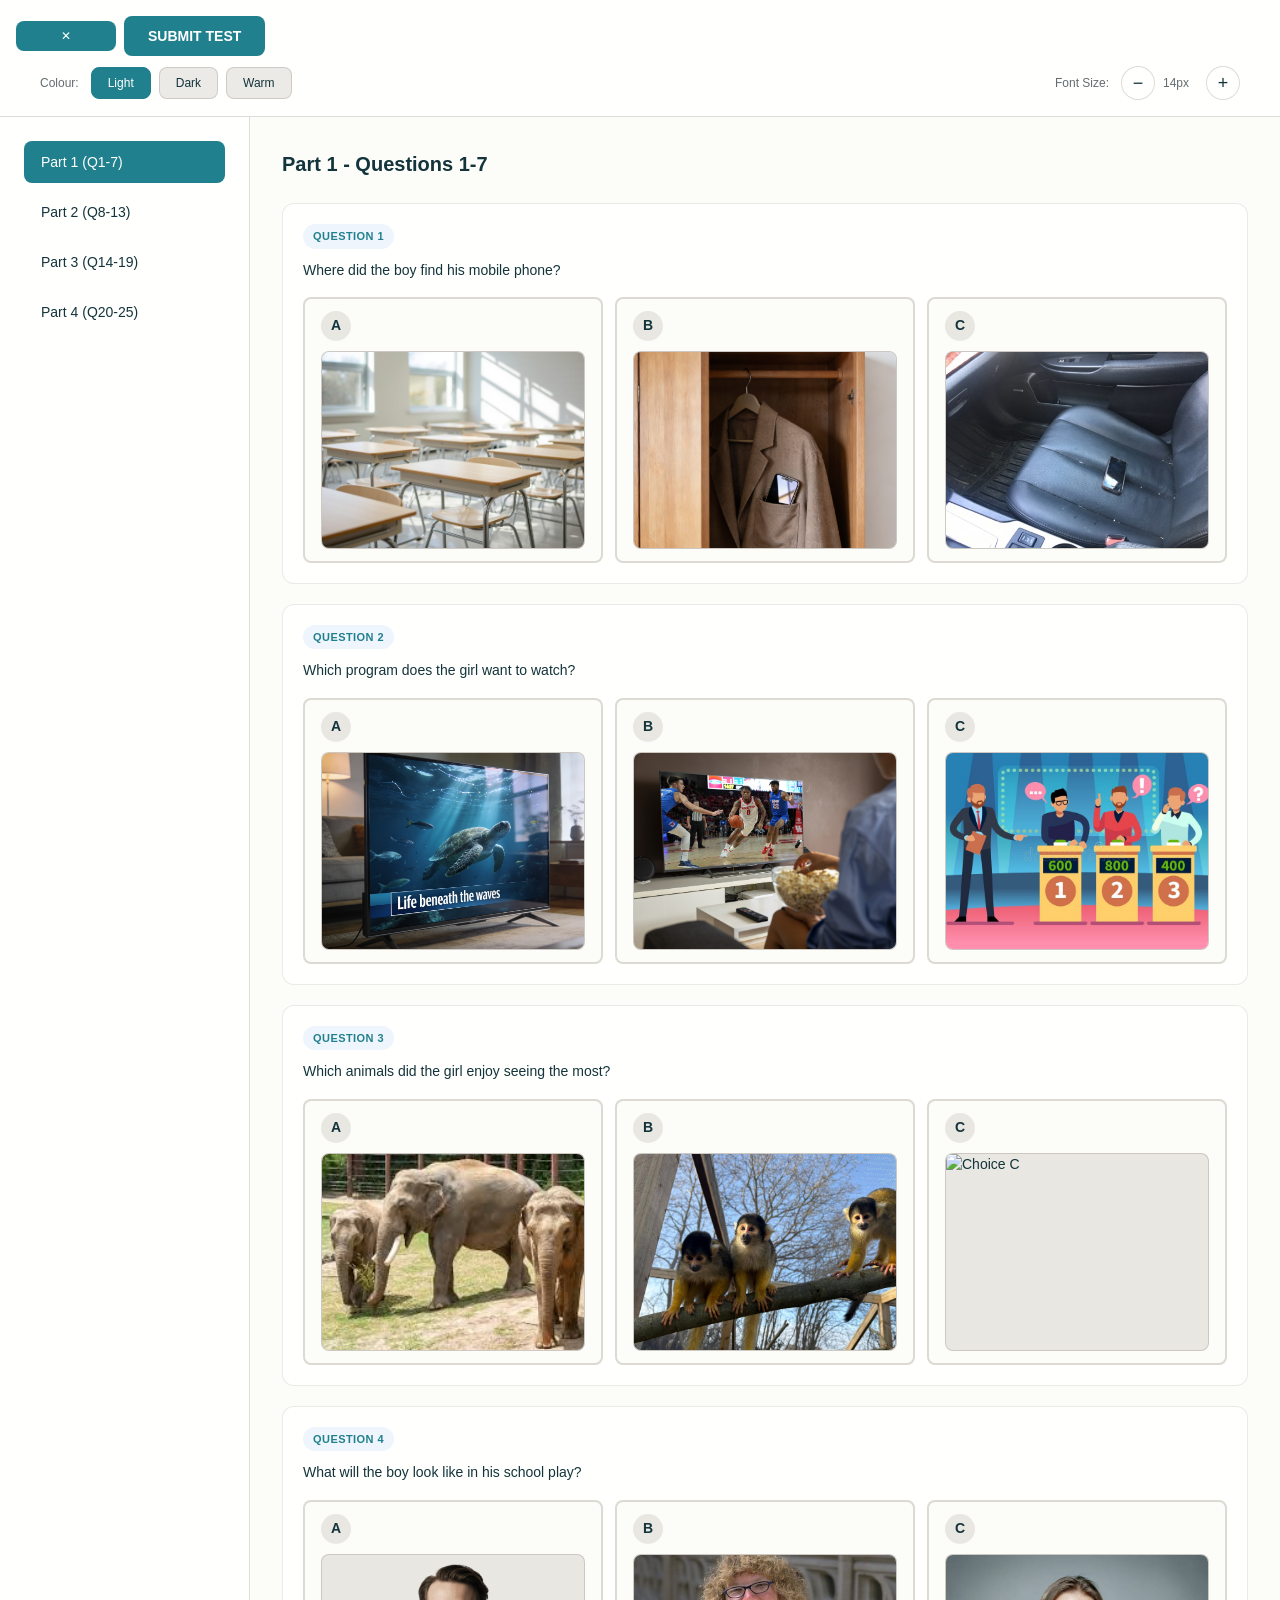
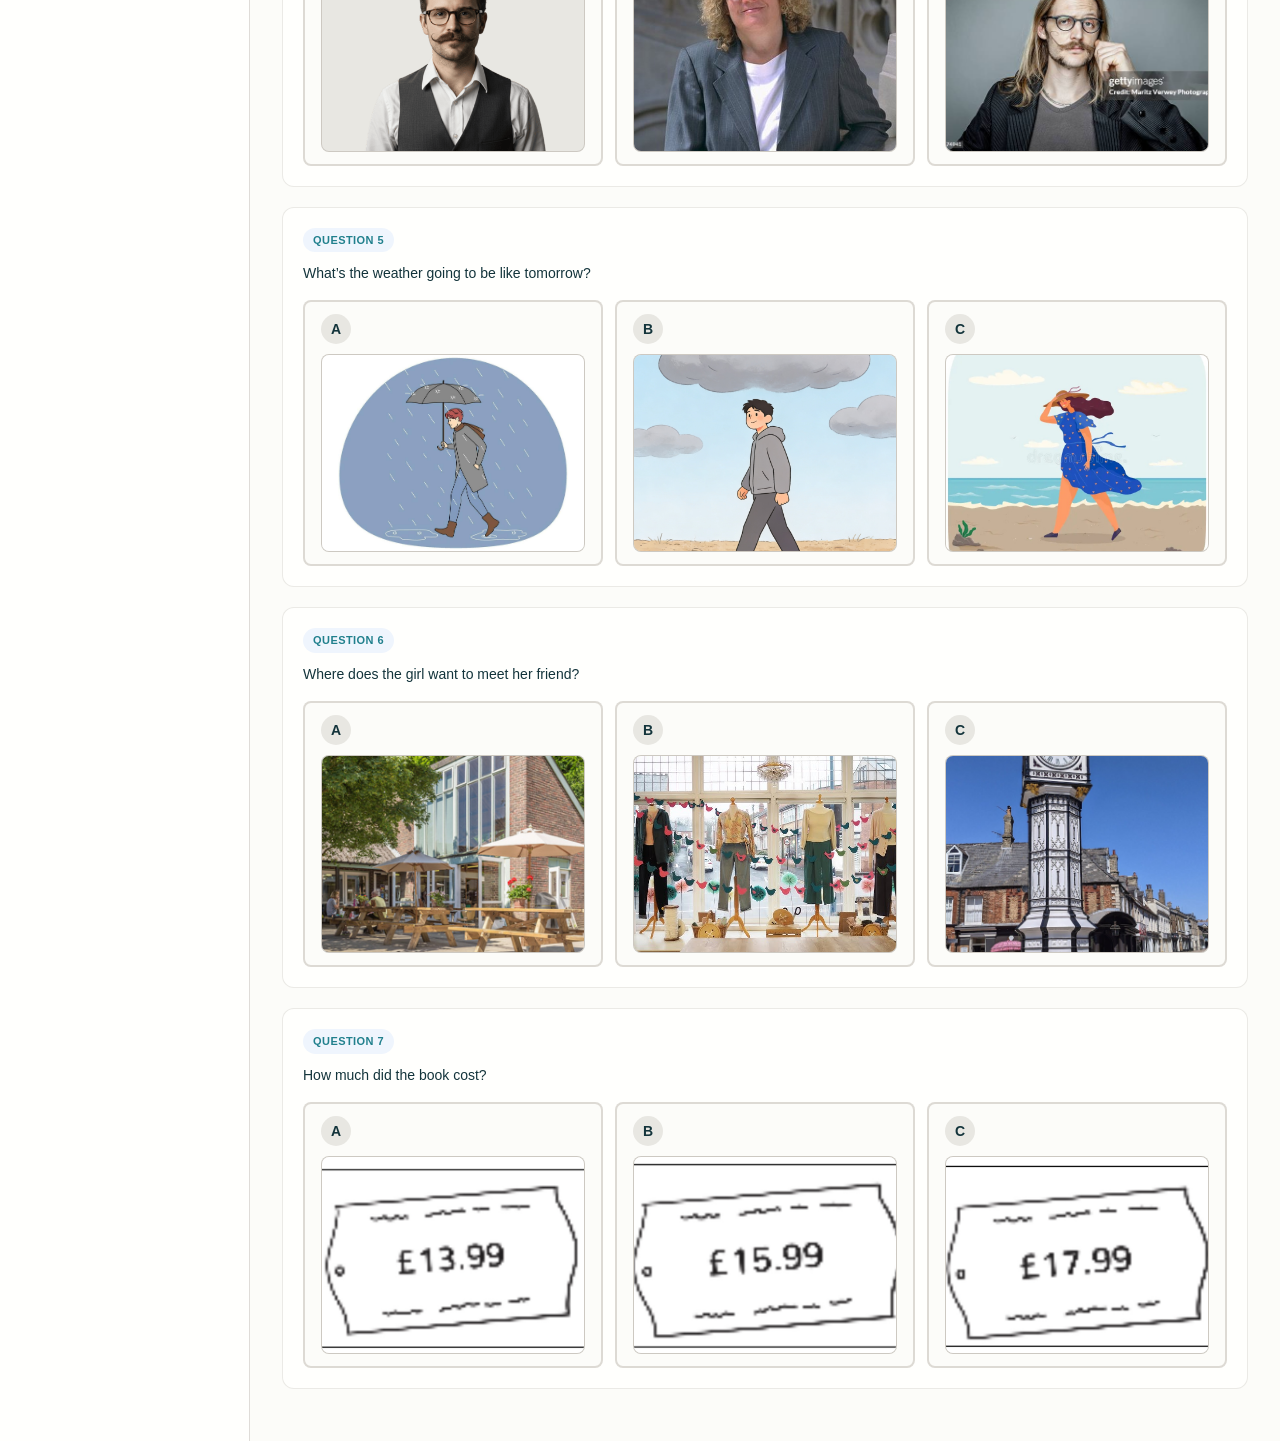
==== commit 028c2b8b: "Visual fixes, email fixes, possibly final" ====
--- a/index.html
+++ b/index.html
@@ -135,7 +135,8 @@
     justify-content: flex-start;
     gap: 8px;
     align-items: center;
-    margin-bottom: 8px;
+    margin-bottom: 10px;
+    flex-wrap: wrap;
   }
   .settings-panel.collapsed .settings-grid {
     display: none;
@@ -203,33 +204,25 @@
   gap: var(--space-8);
 }
 
-.font-slider {
-  width: 120px;
-  height: 6px;
-  -webkit-appearance: none;
-  appearance: none;
-  background: var(--color-secondary);
-  border-radius: var(--radius-sm);
-  outline: none;
-}
-
-.font-slider::-webkit-slider-thumb {
-  -webkit-appearance: none;
-  appearance: none;
-  width: 18px;
-  height: 18px;
+.font-step-btn {
+  width: 34px;
+  height: 34px;
+  display: inline-flex;
+  align-items: center;
+  justify-content: center;
+  border-radius: 999px;
+  border: 1px solid var(--color-border);
+  background: var(--color-surface);
+  color: var(--color-text);
+  cursor: pointer;
+  font-size: 18px;
+  line-height: 1;
+}
+
+.font-step-btn:hover {
   background: var(--color-primary);
-  border-radius: 50%;
-  cursor: pointer;
-}
-
-.font-slider::-moz-range-thumb {
-  width: 18px;
-  height: 18px;
-  background: var(--color-primary);
-  border-radius: 50%;
-  cursor: pointer;
-  border: none;
+  color: var(--color-white);
+  border-color: var(--color-primary);
 }
 
 .font-value {
@@ -282,20 +275,7 @@
   padding: var(--space-24);
   overflow-y: auto;
   transition: transform var(--duration-normal) var(--ease-standard), background-color var(--duration-normal) var(--ease-standard);
-}
-
-.sidebar.mobile-hidden {
-  transform: translateX(-100%);
-  position: fixed;
-  height: calc(100vh - 80px);
-  z-index: 50;
-}
-
-.sidebar.mobile-visible {
-  transform: translateX(0);
-  position: fixed;
-  height: calc(100vh - 80px);
-  z-index: 50;
+  flex-shrink: 0;
 }
 
 .mobile-menu-btn {
@@ -660,6 +640,20 @@
   transition: background-color var(--duration-normal) var(--ease-standard);
 }
 
+.question-badge {
+  display: inline-flex;
+  align-items: center;
+  padding: 4px 10px;
+  margin-bottom: 10px;
+  border-radius: 999px;
+  background: var(--color-bg-1);
+  color: var(--color-primary);
+  font-size: var(--font-size-xs);
+  font-weight: var(--font-weight-semibold);
+  letter-spacing: 0.04em;
+  text-transform: uppercase;
+}
+
 .question-text {
   font-weight: var(--font-weight-medium);
   margin-bottom: var(--space-16);
@@ -685,6 +679,10 @@
   min-height: 44px;
 }
 
+.options:not(.choice-grid) .option-label {
+  align-items: center;
+}
+
 .option-label:hover {
   border-color: var(--color-primary);
   background-color: var(--color-bg-1);
@@ -704,9 +702,18 @@
   cursor: pointer;
 }
 
+.options:not(.choice-grid) .option-radio {
+  margin-top: 0;
+}
+
 .option-text {
   flex: 1;
   line-height: 1.5;
+}
+
+.options:not(.choice-grid) .option-text {
+  display: flex;
+  align-items: center;
 }
 
 .options.choice-grid {
@@ -743,6 +750,11 @@
 
 .option-label.choice-card .option-chip {
   margin-bottom: 2px;
+}
+
+.option-label.part2-option .option-chip,
+.option-label.part4-option .option-chip {
+  margin-right: 6px;
 }
 
 .option-media {
@@ -951,12 +963,27 @@
 /* Responsive Design */
 @media (max-width: 768px) {
   .settings-grid {
-    flex-direction: column;
-    align-items: stretch;
+    display: grid;
+    grid-template-columns: repeat(2, minmax(0, 1fr));
+    grid-template-areas:
+      "color font";
+    gap: 8px;
+    align-items: center;
   }
 
   .setting-group {
     width: 100%;
+    min-width: 0;
+    gap: 6px;
+  }
+
+  .setting-group.sg-color {
+    grid-area: color;
+  }
+
+  .setting-group.sg-font {
+    grid-area: font;
+    justify-self: end;
   }
 
   .color-scheme-buttons {
@@ -972,6 +999,10 @@
     z-index: 50;
   }
 
+  .sidebar.mobile-hidden {
+    transform: translateX(-100%);
+  }
+
   .sidebar.mobile-visible {
     transform: translateX(0);
   }
@@ -995,6 +1026,30 @@
   .story-image {
     width: 100%;
     max-width: 300px;
+  }
+}
+
+@media (max-width: 900px) and (orientation: landscape) {
+  .settings-grid {
+    display: flex;
+    flex-wrap: nowrap;
+    justify-content: flex-start;
+    gap: 8px;
+    overflow-x: auto;
+    -webkit-overflow-scrolling: touch;
+  }
+
+  .setting-group {
+    min-width: auto;
+    flex: 0 0 auto;
+  }
+
+  .setting-label {
+    display: none;
+  }
+
+  .font-value {
+    white-space: nowrap;
   }
 }
 
@@ -1013,10 +1068,10 @@
     font-size: var(--font-size-xs);
   }
 
-  /* Compact settings layout for very small screens */
+  .setting-label { display: none; }
+
   .settings-grid {
-    gap: 8px;
-    align-items: center;
+    gap: 6px;
   }
 
   .setting-group {
@@ -1024,9 +1079,7 @@
     gap: 6px;
   }
 
-  .setting-label { display: none; }
-
-  .toggle-btn, .submit-btn, .color-btn, .start-test-btn {
+  .toggle-btn, .submit-btn, .color-btn, .start-test-btn, .font-step-btn {
     padding: 6px 10px;
     font-size: 13px;
     min-width: 64px;
@@ -1036,71 +1089,13 @@
     padding: 4px 8px;
     font-size: 14px;
   }
-
-  /* Keep settings panel to at most two rows by using a 3-column grid (3+2 items => 2 rows) */
-  .settings-grid {
-    display: grid;
-    grid-template-columns: repeat(3, minmax(0, 1fr));
-    grid-template-rows: auto auto;
-    grid-template-areas:
-      "time submit text"
-      "font color color";
-    gap: 6px;
-    overflow-x: hidden;
-  }
-
-  /* Show font and color controls in the second row */
-  .font-size-control {
-    display: flex;
-    align-items: center;
-    gap: 6px;
-  }
-
-  .color-scheme-buttons {
-    display: flex;
-    gap: 6px;
-  }
-
-  .setting-label { display: none; }
-
-  .setting-group {
-    min-width: 0;
-    gap: 6px;
-    padding: 2px 4px;
-  }
-
-  .toggle-btn, .submit-btn, .color-btn, .start-test-btn {
-    padding: 4px 8px;
-    font-size: 12px;
-    min-width: 56px;
-  }
-
-  .timer-display {
-    padding: 2px 6px;
-    font-size: 13px;
-  }
-
-  /* assign grid areas explicitly */
-  .settings-grid .sg-time { grid-area: time; }
-  .settings-grid .sg-submit { grid-area: submit; }
-  .settings-grid .sg-text { grid-area: text; }
-  .settings-grid .sg-font { grid-area: font; }
-  .settings-grid .sg-color { grid-area: color; }
-}
-
-/* Show mobile font control on very small screens */
-@media (max-width: 480px) {
-  .mobile-font-control { display: block; }
-}
-
-/* Hide the top-bar font control on very small screens (we inject a local one into writing parts) */
-@media (max-width: 480px) {
-  .setting-group.sg-font { display: flex; justify-content: flex-end; margin-left: auto; }
-}
-
-/* When the settings grid switches to grid layout on very small screens, make sure the font group sits at the end */
-@media (max-width: 480px) {
-  .settings-grid .sg-font { justify-self: end; margin-left: 0; }
+  .setting-group.sg-color {
+    grid-area: color;
+  }
+  .setting-group.sg-font {
+    grid-area: font;
+    justify-self: end;
+  }
 }
 
 /* Autosave status badge */
@@ -1121,8 +1116,6 @@
   color: var(--color-red-500);
   border: 1px solid rgba(192,21,47,0.12);
 }
-.mobile-font-control { margin-top: 8px; display: none; }
-.mobile-font-control input[type=range] { width: 140px; }
   </style>
 </head>
 <body>
@@ -1131,21 +1124,12 @@
     <div class="settings-panel" id="settingsPanel" style="display: block;">
       <div class="settings-bar" id="settingsBar">
         <button id="settingsToggleBtn" class="toggle-btn" onclick="toggleSettingsPanel()">☰</button>
+        <button class="submit-btn" id="submitBtn" onclick="submitTest()">SUBMIT TEST</button>
+        <div id="autosaveStatus" style="margin-left:8px; display:inline-block;"></div>
       </div>
       <div class="settings-grid">
-        <div class="setting-group sg-submit">
-          <button class="submit-btn" id="submitBtn" onclick="submitTest()">SUBMIT TEST</button>
-          <div id="autosaveStatus" style="margin-left:8px; display:inline-block;"></div>
-        </div>
-        <div class="setting-group sg-submit">
-          <button class="toggle-btn" id="loadDraftBtn" onclick="loadEditorDraft()">Load Editor Draft</button>
-        </div>
-        <div class="setting-group sg-text">
-          <span class="setting-label">Text:</span>
-          <button class="toggle-btn" id="textToggleBtn" onclick="toggleText()">Hide Text</button>
-        </div>
         <div class="setting-group sg-color">
-          <span class="setting-label">Color:</span>
+          <span class="setting-label">Colour:</span>
           <div class="color-scheme-buttons">
             <button class="color-btn active" data-scheme="light" onclick="changeColorScheme('light')">Light</button>
             <button class="color-btn" data-scheme="dark" onclick="changeColorScheme('dark')">Dark</button>
@@ -1155,8 +1139,9 @@
         <div class="setting-group sg-font">
           <span class="setting-label">Font Size:</span>
           <div class="font-size-control">
-            <input type="range" class="font-slider" id="fontSlider" min="12" max="24" value="14" oninput="changeFontSize(this.value)">
+            <button type="button" class="font-step-btn" id="fontDecreaseBtn" onclick="decreaseFontSize()" aria-label="Decrease text size">−</button>
             <span class="font-value" id="fontValue">14px</span>
+            <button type="button" class="font-step-btn" id="fontIncreaseBtn" onclick="increaseFontSize()" aria-label="Increase text size">+</button>
           </div>
         </div>
       </div>
@@ -1164,7 +1149,7 @@
 
     <div class="main-layout">
       <!-- Sidebar Navigation -->
-      <aside class="sidebar mobile-hidden" id="sidebar">
+      <aside class="sidebar" id="sidebar">
         <ul class="part-nav">
           <li class="part-nav-item">
             <button class="part-nav-link" onclick="showPart(1)">Part 1 (Q1-7)</button>
@@ -1200,7 +1185,6 @@
     // Application State
     const state = {
       currentPart: 1,
-      textVisible: true,
       fontSize: 14,
       colorScheme: 'light',
       uploadedImages: [],
@@ -1214,44 +1198,6 @@
       }
     };
 
-    // If an editor saved a test JSON to localStorage under 'runTestDraft', convert and use it
-    (function(){
-      try {
-        const raw = localStorage.getItem('runTestDraft');
-        if (!raw) return;
-        const draft = JSON.parse(raw);
-        if (!draft || !Array.isArray(draft.questions)) return;
-        window.__pendingRunTestDraft = draft;
-        console.info('Queued editor draft from localStorage (runTestDraft)');
-      } catch (e) {
-        console.warn('Could not load runTestDraft from localStorage', e);
-      }
-    }());
-
-    // Manual loader to allow users to pull an editor-saved draft on demand
-    function loadEditorDraft() {
-      try {
-        const raw = localStorage.getItem('runTestDraft');
-        if (!raw) { alert('No editor draft found in localStorage (runTestDraft).'); return; }
-        const draft = JSON.parse(raw);
-        if (!draft || !Array.isArray(draft.questions)) { alert('Invalid draft format.'); return; }
-
-        if (!applyEditorDraftToTestData(draft)) {
-          alert('Could not apply editor draft.');
-          return;
-        }
-
-        state.currentPart = 1;
-        showPart(1);
-        const status = document.getElementById('autosaveStatus');
-        if (status) status.textContent = 'Editor draft loaded.';
-        console.info('Loaded editor draft into runner via manual loader (runTestDraft)');
-      } catch (e) {
-        console.warn('Could not load runTestDraft from localStorage', e);
-        alert('Failed to load draft (see console).');
-      }
-    }
-
     // Persistence helpers (save minimal state to localStorage)
     const STORAGE_KEY = 'ket_mock_test_v1';
 
@@ -1259,7 +1205,6 @@
       try {
         const toSave = {
           currentPart: state.currentPart,
-          textVisible: state.textVisible,
           fontSize: state.fontSize,
           colorScheme: state.colorScheme,
           uploadedImages: state.uploadedImages, // contains dataUrl and order
@@ -1285,7 +1230,6 @@
         const loaded = JSON.parse(raw);
         // restore fields if present
         if (loaded.currentPart) state.currentPart = Math.min(4, Math.max(1, Number(loaded.currentPart) || 1));
-        if (typeof loaded.textVisible === 'boolean') state.textVisible = loaded.textVisible;
         if (loaded.fontSize) state.fontSize = loaded.fontSize;
         if (loaded.colorScheme) state.colorScheme = loaded.colorScheme;
         if (Array.isArray(loaded.uploadedImages) && loaded.uploadedImages.length > 0) state.uploadedImages = loaded.uploadedImages;
@@ -1686,20 +1630,7 @@
       return true;
     }
 
-    function applyPendingRunTestDraft() {
-      if (!window.__pendingRunTestDraft) return false;
-      const applied = applyEditorDraftToTestData(window.__pendingRunTestDraft);
-      if (applied) {
-        state.currentPart = 1;
-        console.info('Loaded editor draft into runner from localStorage (runTestDraft)');
-        window.__pendingRunTestDraft = null;
-        showPart(1);
-      }
-      return applied;
-    }
-
     const testData = createDefaultListeningTestData();
-    applyPendingRunTestDraft();
 
     // Image Upload Handler 
     function handleImageUpload(event) {
@@ -1852,23 +1783,6 @@
     function showPart(partNumber) {
       state.currentPart = partNumber;
       const contentArea = document.getElementById('testContent');
-
-      // Ensure sidebar sits below the settings panel on mobile
-      const settingsPanel = document.getElementById('settingsPanel');
-      const sidebar = document.getElementById('sidebar');
-      if (sidebar && settingsPanel) {
-        sidebar.style.top = settingsPanel.offsetHeight + 'px';
-      }
-
-      // When viewing Part 4, always show the text area side-by-side
-      if (partNumber === 4) {
-        state.textVisible = true;
-        const btn = document.getElementById('textToggleBtn');
-        if (btn) {
-          btn.textContent = 'Hide Text';
-          btn.classList.remove('inactive');
-        }
-      }
       
       // Update navigation active state
       document.querySelectorAll('.part-nav-link').forEach((link, index) => {
@@ -1876,10 +1790,7 @@
       });
 
       // Hide mobile menu after selection
-      if (window.innerWidth <= 768) {
-        document.getElementById('sidebar').classList.remove('mobile-visible');
-        document.getElementById('sidebar').classList.add('mobile-hidden');
-      }
+      syncSidebarState(false);
 
       // Render appropriate part
       switch(partNumber) {
@@ -1930,16 +1841,6 @@
       };
     }
 
-    function makeListeningImageFallback(label) {
-      const svg = `<svg xmlns="http://www.w3.org/2000/svg" viewBox="0 0 480 360" role="img" aria-label="Missing image">
-        <rect width="480" height="360" rx="28" fill="#f3f4f6"/>
-        <rect x="40" y="40" width="400" height="280" rx="24" fill="#ffffff" stroke="#d1d5db" stroke-width="4" stroke-dasharray="14 10"/>
-        <text x="50%" y="46%" text-anchor="middle" font-family="Arial, sans-serif" font-size="26" font-weight="700" fill="#6b7280">Image unavailable</text>
-        <text x="50%" y="58%" text-anchor="middle" font-family="Arial, sans-serif" font-size="18" fill="#6b7280">${escapeHtml(label || '')}</text>
-      </svg>`;
-      return 'data:image/svg+xml;charset=UTF-8,' + encodeURIComponent(svg);
-    }
-
     function handleListeningImageError(imgEl) {
       try {
         const label = imgEl.dataset.label || 'Option';
@@ -1960,11 +1861,12 @@
         </span>
       ` : '';
       const choiceClass = mode === 'card' ? 'choice-card' : '';
+      const partClass = (partNumber === 2 || partNumber === 4) && mode !== 'card' ? `part${partNumber}-option` : '';
       const chip = `<span class="option-chip">${escapeHtml(key)}</span>`;
       const optionText = normalized.text ? `<span class="option-text">${escapeHtml(normalized.text)}</span>` : '';
 
       return `
-        <label class="option-label ${choiceClass} ${selected}">
+        <label class="option-label ${choiceClass} ${partClass} ${selected}">
           <input type="radio" name="p${partNumber}q${qNum}" value="${escapeHtml(key)}" class="option-radio" onchange="saveAnswer(${partNumber}, ${qNum}, '${key}')" ${saved === key ? 'checked' : ''}>
           ${chip}
           ${imageMarkup}
@@ -1975,13 +1877,17 @@
 
     function renderMultipleChoicePart(partNumber, title, questions, savedAnswers, mode) {
       let html = `<div class="part-content"><h2 class="part-title">${escapeHtml(title)}</h2>`;
-      Object.keys(questions).forEach(qNum => {
+      Object.keys(questions).sort((a, b) => Number(a) - Number(b)).forEach(qNum => {
         const q = normalizeQuestionForRender(questions[qNum]);
         const saved = (savedAnswers && savedAnswers[qNum]) || '';
         const options = normalizeListeningOptions(q.options);
         const useCards = mode === 'card' || options.some(option => option.image);
+        const badge = (partNumber === 1 || partNumber === 2 || partNumber === 4)
+          ? `<div class="question-badge">Question ${escapeHtml(qNum)}</div>`
+          : '';
         html += `
           <div class="question-block">
+            ${badge}
             <div class="question-text">${escapeHtml(q.question)}</div>
             <div class="options ${useCards ? 'choice-grid' : ''}">
               ${options.map((option, index) => renderOptionMarkup(partNumber, qNum, option.label || optionKey(index), option, saved, useCards ? 'card' : 'list')).join('')}
@@ -2160,34 +2066,17 @@
       return text.trim().split(/\s+/).filter(word => word.length > 0).length;
     }
 
-    // Toggle Text Visibility
-    function toggleText() {
-      state.textVisible = !state.textVisible;
-      const btn = document.getElementById('textToggleBtn');
-      btn.textContent = state.textVisible ? 'Hide Text' : 'Show Text';
-      btn.classList.toggle('inactive', !state.textVisible);
-      
-      // Update visibility of text areas in current view
-      const textAreas = document.querySelectorAll('.text-area');
-      textAreas.forEach(area => {
-        // Never hide Part 4 passage
-        if (area.classList.contains('part4-text')) {
-          area.classList.remove('hidden');
-        } else {
-          area.classList.toggle('hidden', !state.textVisible);
-        }
+    function formatPartAnswers(partNumber, label, questions, answers, lineBreak) {
+      const newline = lineBreak || '\n';
+      const qNums = Object.keys(questions || {}).sort((a, b) => Number(a) - Number(b));
+      let output = `${label}:${newline}`;
+
+      qNums.forEach(qNum => {
+        const value = answers && answers[qNum] != null ? String(answers[qNum]).trim() : '';
+        output += `Q${qNum}: ${value}${newline}`;
       });
 
-      // Toggle wrapper layout so questions expand to full width when text is hidden
-      document.querySelectorAll('.part-content-wrapper').forEach(wrapper => {
-        if (wrapper.classList.contains('part4-wrapper')) {
-          wrapper.classList.remove('text-hidden');
-        } else {
-          wrapper.classList.toggle('text-hidden', !state.textVisible);
-        }
-      });
-      // persist text visibility
-      saveState();
+      return output;
     }
 
     // Submit Test
@@ -2230,24 +2119,13 @@
       let emailBody = `Candidate Name: ${encodeURIComponent(fullName)}%0D%0A`;
       emailBody += `B1 LISTENING TEST%0D%0ASubmission Time: ${encodeURIComponent(timestamp)}%0D%0A%0D%0A`;
 
-      // Parts 1-4
-      emailBody += `PART 1-4 (Multiple Choice):%0D%0A`;
-      for (let part = 1; part <= 4; part++) {
-        const partAnswers = state.answers[`part${part}`];
-        for (let qNum in partAnswers) {
-          emailBody += `Q${qNum}: ${partAnswers[qNum]}%0D%0A`;
-        }
-      }
-
-      // Part 5
-      emailBody += `%0D%0APART 5:%0D%0A`;
-      const part5Answers = state.answers.part5 || {};
-      // list questions in numeric order
-      Object.keys(part5Answers).sort((a,b) => Number(a)-Number(b)).forEach(qNum => {
-        emailBody += `Q${qNum}: ${part5Answers[qNum] || '(not answered)'}%0D%0A`;
-      });
-
-      // Parts 6 and 7 removed from this version
+      emailBody += formatPartAnswers(1, 'PART 1', testData.part1.questions, state.answers.part1, '%0D%0A');
+      emailBody += `%0D%0A`;
+      emailBody += formatPartAnswers(2, 'PART 2', testData.part2.questions, state.answers.part2, '%0D%0A');
+      emailBody += `%0D%0A`;
+      emailBody += formatPartAnswers(3, 'PART 3', testData.part3.questions, state.answers.part3, '%0D%0A');
+      emailBody += `%0D%0A`;
+      emailBody += formatPartAnswers(4, 'PART 4', testData.part4.questions, state.answers.part4, '%0D%0A');
 
       // Create mailto link with recipient set to timothy@english-world.it
       const recipient = 'timothy@english-world.it';
@@ -2272,21 +2150,13 @@
         text = `Candidate Name: ${nameToUse}\n\n` + text;
       }
       
-      text += `PART 1-4 (Multiple Choice):\n`;
-      for (let part = 1; part <= 4; part++) {
-        const partAnswers = state.answers[`part${part}`];
-        for (let qNum in partAnswers) {
-          text += `Q${qNum}: ${partAnswers[qNum]}\n`;
-        }
-      }
-      
-      text += `\nPART 5:\n`;
-      const part5Answers = state.answers.part5 || {};
-      Object.keys(part5Answers).sort((a,b) => Number(a)-Number(b)).forEach(qNum => {
-        text += `Q${qNum}: ${part5Answers[qNum] || '(not answered)'}\n`;
-      });
-      
-      // Parts 6 and 7 removed from this version
+      text += formatPartAnswers(1, 'PART 1', testData.part1.questions, state.answers.part1, '\n');
+      text += `\n`;
+      text += formatPartAnswers(2, 'PART 2', testData.part2.questions, state.answers.part2, '\n');
+      text += `\n`;
+      text += formatPartAnswers(3, 'PART 3', testData.part3.questions, state.answers.part3, '\n');
+      text += `\n`;
+      text += formatPartAnswers(4, 'PART 4', testData.part4.questions, state.answers.part4, '\n');
       
       // Copy to clipboard
       navigator.clipboard.writeText(text).then(() => {
@@ -2298,19 +2168,23 @@
 
     // Change Font Size
     function changeFontSize(size) {
-      state.fontSize = size;
-      document.body.style.fontSize = `${size}px`;
-      document.getElementById('fontValue').textContent = `${size}px`;
+      const nextSize = Math.max(12, Math.min(24, Number(size) || 14));
+      state.fontSize = nextSize;
+      document.body.style.fontSize = `${nextSize}px`;
+      const fontValue = document.getElementById('fontValue');
+      if (fontValue) fontValue.textContent = `${nextSize}px`;
       // Update sticky offsets in case settings panel height changed
       updatePart4Sticky();
       // persist font size change
       saveState();
-      // sync mobile slider if present
-      const m = document.getElementById('mobileFontSlider');
-      if (m) m.value = size;
-      // sync top-bar slider if present
-      const top = document.getElementById('fontSlider');
-      if (top) top.value = size;
+    }
+
+    function increaseFontSize() {
+      changeFontSize(Math.min(24, Number(state.fontSize || 14) + 1));
+    }
+
+    function decreaseFontSize() {
+      changeFontSize(Math.max(12, Number(state.fontSize || 14) - 1));
     }
 
     // Change Color Scheme
@@ -2340,12 +2214,32 @@
     // Toggle Mobile Menu
     function toggleMobileMenu() {
       const sidebar = document.getElementById('sidebar');
+      if (!sidebar) return;
+      const isOpen = sidebar.classList.contains('mobile-visible');
+      syncSidebarState(!isOpen);
+    }
+
+    function syncSidebarState(forceOpen) {
+      const sidebar = document.getElementById('sidebar');
       const settingsPanel = document.getElementById('settingsPanel');
-      if (sidebar && settingsPanel) {
+      if (!sidebar) return;
+
+      if (window.innerWidth > 768) {
+        sidebar.classList.remove('mobile-visible', 'mobile-hidden');
+        sidebar.style.top = '';
+        return;
+      }
+
+      if (settingsPanel) {
         sidebar.style.top = settingsPanel.offsetHeight + 'px';
       }
-      sidebar.classList.toggle('mobile-visible');
-      sidebar.classList.toggle('mobile-hidden');
+
+      const shouldOpen = typeof forceOpen === 'boolean'
+        ? forceOpen
+        : sidebar.classList.contains('mobile-visible');
+
+      sidebar.classList.toggle('mobile-visible', shouldOpen);
+      sidebar.classList.toggle('mobile-hidden', !shouldOpen);
     }
 
     // Update Part 4 sticky top/height to account for the settings panel and viewport
@@ -2425,12 +2319,7 @@
       }
 
       // Set initial font size
-      document.body.style.fontSize = `${state.fontSize}px`;
-      const mobileSlider = document.getElementById('mobileFontSlider');
-      if (mobileSlider) mobileSlider.value = state.fontSize;
-      const topSlider = document.getElementById('fontSlider');
-      if (topSlider) topSlider.value = state.fontSize;
-      const fv = document.getElementById('fontValue'); if (fv) fv.textContent = `${state.fontSize}px`;
+      changeFontSize(state.fontSize);
 
       // apply color scheme if restored
       if (restored) {
@@ -2439,17 +2328,11 @@
       }
 
       // Ensure sidebar position accounts for the settings panel height
-      const sidebar = document.getElementById('sidebar');
-      const settingsPanel = document.getElementById('settingsPanel');
-      if (sidebar && settingsPanel) {
-        sidebar.style.top = settingsPanel.offsetHeight + 'px';
-      }
+      syncSidebarState(false);
 
       // Update sidebar top on resize and update Part 4 sticky sizing
       window.addEventListener('resize', () => {
-        if (sidebar && settingsPanel) {
-          sidebar.style.top = settingsPanel.offsetHeight + 'px';
-        }
+        syncSidebarState(false);
         updatePart4Sticky();
       });
 
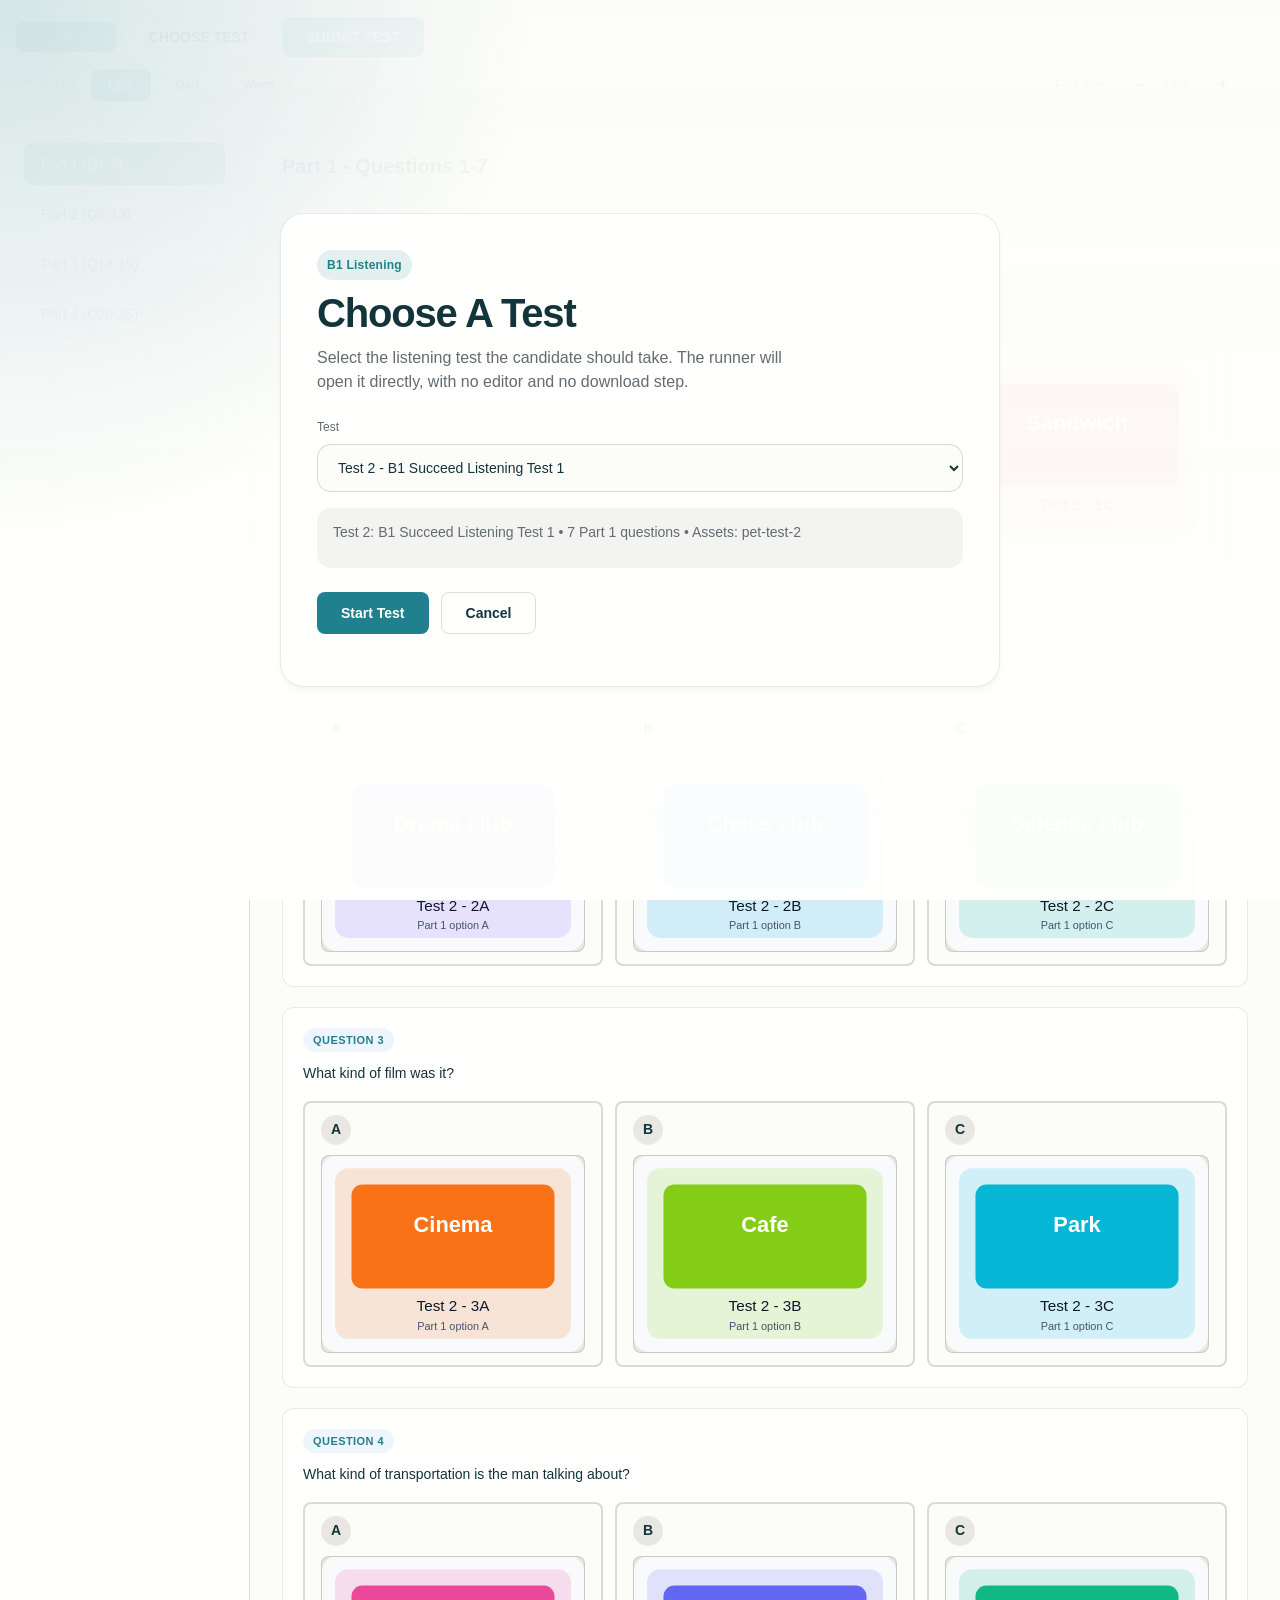
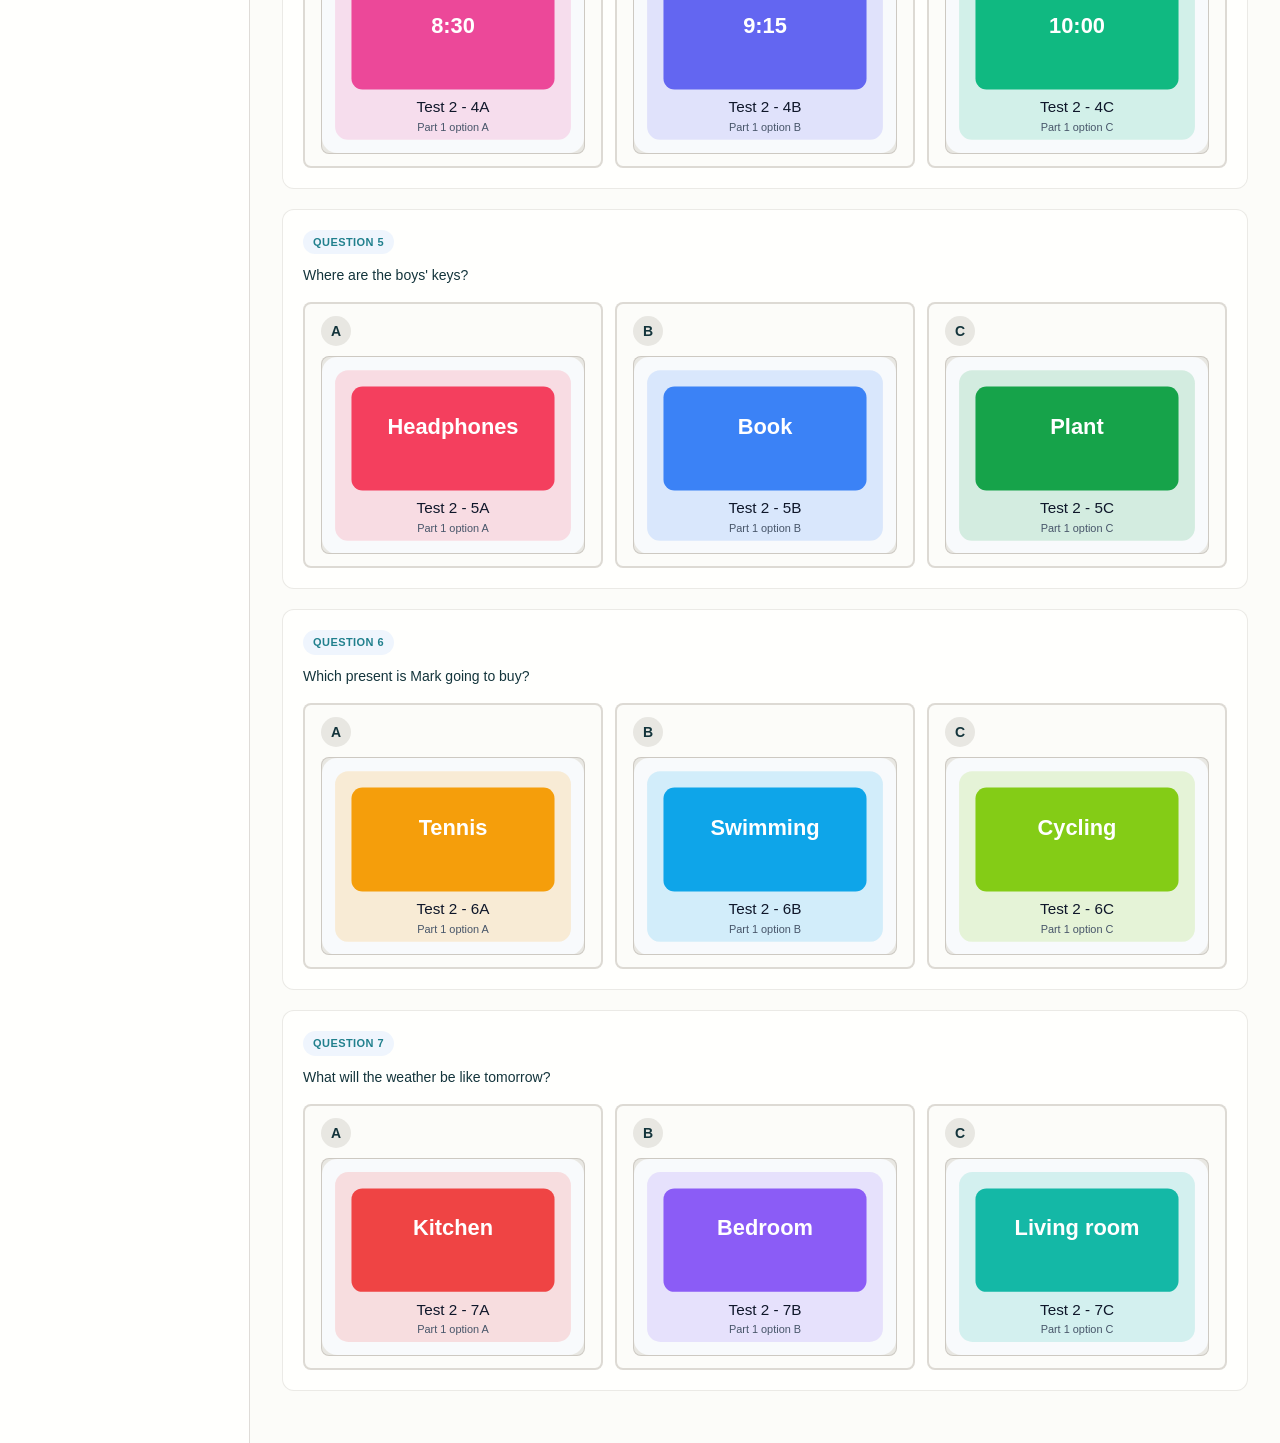
==== commit 59ff855e: "Test 1 from Succeed Added" ====
--- a/index.html
+++ b/index.html
@@ -504,6 +504,117 @@
   cursor: not-allowed;
 }
 
+.test-chooser-overlay {
+  position: fixed;
+  inset: 0;
+  z-index: 200;
+  display: flex;
+  align-items: center;
+  justify-content: center;
+  padding: var(--space-24);
+  background:
+    radial-gradient(circle at top left, rgba(33, 128, 141, 0.18), transparent 34%),
+    linear-gradient(180deg, rgba(252, 252, 249, 0.96), rgba(255, 255, 253, 0.98));
+}
+
+.test-chooser-overlay.hidden {
+  display: none;
+}
+
+.test-chooser-card {
+  width: min(720px, 100%);
+  background: var(--color-surface);
+  border: 1px solid var(--color-card-border);
+  border-radius: 24px;
+  box-shadow: var(--shadow-md);
+  padding: clamp(24px, 4vw, 36px);
+}
+
+.test-chooser-header {
+  display: grid;
+  gap: var(--space-12);
+  margin-bottom: var(--space-24);
+}
+
+.test-chooser-eyebrow {
+  display: inline-flex;
+  align-items: center;
+  width: fit-content;
+  padding: 6px 10px;
+  border-radius: 999px;
+  background: rgba(var(--color-teal-500-rgb), 0.12);
+  color: var(--color-primary);
+  font-size: var(--font-size-sm);
+  font-weight: var(--font-weight-semibold);
+  letter-spacing: 0.02em;
+}
+
+.test-chooser-title {
+  font-size: clamp(28px, 4vw, 40px);
+  line-height: 1.05;
+  letter-spacing: -0.03em;
+}
+
+.test-chooser-copy {
+  max-width: 56ch;
+  color: var(--color-text-secondary);
+  font-size: var(--font-size-lg);
+}
+
+.test-chooser-fields {
+  display: grid;
+  gap: var(--space-16);
+}
+
+.test-chooser-label {
+  display: grid;
+  gap: var(--space-8);
+  font-size: var(--font-size-sm);
+  font-weight: var(--font-weight-medium);
+  color: var(--color-text-secondary);
+}
+
+.test-chooser-select {
+  width: 100%;
+  padding: 14px 16px;
+  border-radius: 14px;
+  border: 1px solid var(--color-border);
+  background: var(--color-background);
+  color: var(--color-text);
+  font-size: var(--font-size-base);
+}
+
+.test-chooser-meta {
+  min-height: 60px;
+  padding: 14px 16px;
+  border-radius: 14px;
+  background: rgba(var(--color-slate-500-rgb), 0.08);
+  color: var(--color-text-secondary);
+}
+
+.test-chooser-actions {
+  display: flex;
+  gap: var(--space-12);
+  margin-top: var(--space-24);
+  flex-wrap: wrap;
+}
+
+.test-chooser-secondary {
+  background: transparent;
+  color: var(--color-text);
+  border: 1px solid var(--color-border);
+}
+
+.test-chooser-secondary:hover {
+  background: var(--color-secondary);
+}
+
+.test-chooser-status {
+  margin-top: var(--space-16);
+  color: var(--color-text-secondary);
+  font-size: var(--font-size-sm);
+}
+
 /* Part Content */
 .part-content {
   max-width: 1200px;
@@ -1085,6 +1196,14 @@
     min-width: 64px;
   }
 
+  .test-chooser-actions {
+    flex-direction: column;
+  }
+
+  .test-chooser-actions .submit-btn {
+    width: 100%;
+  }
+
   .timer-display {
     padding: 4px 8px;
     font-size: 14px;
@@ -1124,6 +1243,7 @@
     <div class="settings-panel" id="settingsPanel" style="display: block;">
       <div class="settings-bar" id="settingsBar">
         <button id="settingsToggleBtn" class="toggle-btn" onclick="toggleSettingsPanel()">☰</button>
+        <button class="submit-btn test-chooser-secondary" id="chooseTestBtn" onclick="openTestChooser()">CHOOSE TEST</button>
         <button class="submit-btn" id="submitBtn" onclick="submitTest()">SUBMIT TEST</button>
         <div id="autosaveStatus" style="margin-left:8px; display:inline-block;"></div>
       </div>
@@ -1147,6 +1267,30 @@
       </div>
     </div>
 
+    <div class="test-chooser-overlay" id="testChooserOverlay" aria-hidden="true">
+      <div class="test-chooser-card">
+        <div class="test-chooser-header">
+          <span class="test-chooser-eyebrow">B1 Listening</span>
+          <h1 class="test-chooser-title">Choose A Test</h1>
+          <p class="test-chooser-copy">Select the listening test the candidate should take. The runner will open it directly, with no editor and no download step.</p>
+        </div>
+        <div class="test-chooser-fields">
+          <label class="test-chooser-label" for="testChooserSelect">
+            Test
+            <select id="testChooserSelect" class="test-chooser-select">
+              <option value="">Loading tests...</option>
+            </select>
+          </label>
+          <div class="test-chooser-meta" id="testChooserMeta">Loading available tests...</div>
+        </div>
+        <div class="test-chooser-actions">
+          <button class="submit-btn" id="startSelectedTestBtn" onclick="startSelectedTest()" disabled>Start Test</button>
+          <button class="submit-btn test-chooser-secondary" id="closeTestChooserBtn" onclick="closeTestChooser()">Cancel</button>
+        </div>
+        <div class="test-chooser-status" id="testChooserStatus"></div>
+      </div>
+    </div>
+
     <div class="main-layout">
       <!-- Sidebar Navigation -->
       <aside class="sidebar" id="sidebar">
@@ -1200,6 +1344,8 @@
 
     // Persistence helpers (save minimal state to localStorage)
     const STORAGE_KEY = 'ket_mock_test_v1';
+    let listeningTestCatalog = [];
+    let chooserInitialized = false;
 
     function saveState() {
       try {
@@ -1271,7 +1417,38 @@
       }
     }
 
-    function normalizeListeningOption(option, index) {
+    function createListeningTestMeta(meta = {}) {
+      const testId = String(meta.testId || meta.id || meta.slug || meta.assetSlug || 'legacy').trim() || 'legacy';
+      const assetSlug = String(meta.assetSlug || meta.testSlug || meta.slug || meta.testId || '').trim();
+      const part1AssetBase = String(meta.part1AssetBase || '').trim();
+      return {
+        testId,
+        assetSlug,
+        part1AssetBase
+      };
+    }
+
+    let activeListeningTestMeta = createListeningTestMeta({ testId: 'legacy', assetSlug: 'legacy' });
+
+    function getPart1AssetBase(meta = activeListeningTestMeta) {
+      const explicitBase = String(meta && meta.part1AssetBase ? meta.part1AssetBase : '').trim().replace(/\/+$/, '');
+      if (explicitBase) return explicitBase;
+      const slug = String(meta && meta.assetSlug ? meta.assetSlug : '').trim();
+      if (slug && slug !== 'legacy') return `src/assets/listening/${slug}/part1`;
+      return 'src/assets/listening/part1';
+    }
+
+    function resolveListeningImagePath(imagePath, partKey = 'part1', meta = activeListeningTestMeta) {
+      const raw = String(imagePath == null ? '' : imagePath).trim();
+      if (!raw) return '';
+      if (partKey !== 'part1') return raw;
+      if (/^(?:data:|blob:|https?:|file:)/i.test(raw)) return raw;
+      if (/^(?:\/|\.\/|\.\.\/|src\/)/.test(raw)) return raw;
+      return `${getPart1AssetBase(meta)}/${raw.replace(/^\/+/, '')}`;
+    }
+
+    function normalizeListeningOption(option, index, context = {}) {
+      const partKey = context.partKey || 'part1';
       const label = String.fromCharCode(65 + index);
       if (option == null) {
         return { label, text: '', image: '', alt: '' };
@@ -1280,22 +1457,23 @@
         return { label, text: option, image: '', alt: '' };
       }
       if (typeof option === 'object') {
+        const rawImage = option.image ?? option.src ?? option.url ?? '';
         return {
           label: option.label || label,
           text: option.text ?? option.value ?? option.caption ?? '',
-          image: option.image ?? option.src ?? option.url ?? '',
+          image: partKey === 'part1' ? resolveListeningImagePath(rawImage, partKey, context.meta) : '',
           alt: option.alt ?? option.imageAlt ?? option.label ?? ''
         };
       }
       return { label, text: String(option), image: '', alt: '' };
     }
 
-    function normalizeListeningOptions(options) {
+    function normalizeListeningOptions(options, context = {}) {
       if (!options) return [];
-      if (Array.isArray(options)) return options.map((opt, index) => normalizeListeningOption(opt, index));
+      if (Array.isArray(options)) return options.map((opt, index) => normalizeListeningOption(opt, index, context));
       if (typeof options === 'object') {
         return Object.keys(options).sort().map((key, index) => {
-          const normalized = normalizeListeningOption(options[key], index);
+          const normalized = normalizeListeningOption(options[key], index, context);
           normalized.label = key;
           return normalized;
         });
@@ -1324,13 +1502,14 @@
       };
       const files = fileMap[qNum] || fileMap[1];
       return {
-        A: { label: 'A', text: '', image: `src/assets/listening/part1/${files.A}`, alt: 'Choice A' },
-        B: { label: 'B', text: '', image: `src/assets/listening/part1/${files.B}`, alt: 'Choice B' },
-        C: { label: 'C', text: '', image: `src/assets/listening/part1/${files.C}`, alt: 'Choice C' }
+        A: { label: 'A', text: '', image: files.A, alt: 'Choice A' },
+        B: { label: 'B', text: '', image: files.B, alt: 'Choice B' },
+        C: { label: 'C', text: '', image: files.C, alt: 'Choice C' }
       };
     }
 
     function createDefaultListeningTestData() {
+      activeListeningTestMeta = createListeningTestMeta({ testId: 'legacy', assetSlug: 'legacy' });
       const shell = createListeningShell();
       const part1Questions = {
         1: {
@@ -1563,16 +1742,18 @@
     function applyEditorDraftToTestData(draft) {
       if (!draft || !Array.isArray(draft.questions)) return false;
 
+      activeListeningTestMeta = createListeningTestMeta(draft.metadata || {});
       const next = createListeningShell();
       const explicit = [];
 
       draft.questions.forEach((q, idx) => {
-        const normalizedDraftOptions = normalizeListeningOptions(q.options);
+        const partKey = String(q.part || 'part1');
+        const normalizedDraftOptions = normalizeListeningOptions(q.options, { partKey, meta: activeListeningTestMeta });
         const entry = {
           question: q.questionText || q.text || q.question || `Question ${idx + 1}`,
-          type: q.type || (q.part === 'part1'
+          type: q.type || (partKey === 'part1'
             ? 'image-choice'
-            : q.part === 'part3'
+            : partKey === 'part3'
               ? 'gap-fill'
               : normalizedDraftOptions.length
                 ? 'multiple-choice'
@@ -1581,7 +1762,14 @@
 
         if (normalizedDraftOptions.length) {
           entry.options = normalizedDraftOptions.reduce((acc, option) => {
-            acc[option.label || String.fromCharCode(65 + Object.keys(acc).length)] = option;
+            const key = option.label || String.fromCharCode(65 + Object.keys(acc).length);
+            acc[key] = partKey === 'part1'
+              ? option
+              : {
+                  label: key,
+                  text: option.text,
+                  alt: option.alt
+                };
             return acc;
           }, {});
         }
@@ -1590,7 +1778,6 @@
         if (q.answer != null) entry.answer = q.answer;
 
         if (q.part && q.questionNumber != null) {
-          const partKey = String(q.part);
           const qnum = Number(q.questionNumber);
           if (!next[partKey]) {
             next[partKey] = { title: partKey, questions: {} };
@@ -1603,7 +1790,7 @@
       if (!explicit.length) {
         const qobj = {};
         draft.questions.forEach((q, idx) => {
-          const normalizedDraftOptions = normalizeListeningOptions(q.options);
+          const normalizedDraftOptions = normalizeListeningOptions(q.options, { partKey: 'part1', meta: activeListeningTestMeta });
           const entry = {
             question: q.questionText || q.text || q.question || `Question ${idx + 1}`,
             type: q.type || (normalizedDraftOptions.length ? 'multiple-choice' : 'short-answer')
@@ -1630,7 +1817,213 @@
       return true;
     }
 
+    const DEFAULT_LISTENING_TEST_ID = 'b1-listening-test-2';
     const testData = createDefaultListeningTestData();
+
+    function loadSelectedListeningDraft() {
+      try {
+        const raw = localStorage.getItem('runTestDraft');
+        if (!raw) return false;
+        const draft = JSON.parse(raw);
+        return applyEditorDraftToTestData(draft);
+      } catch (e) {
+        console.warn('Could not load selected listening draft', e);
+        return false;
+      }
+    }
+
+    async function loadDefaultListeningTest() {
+      const catalog = listeningTestCatalog.length ? listeningTestCatalog : await loadListeningTestCatalog();
+      listeningTestCatalog = catalog;
+
+      const preferredTest = catalog.find(test => String(test.testId || test.assetSlug || test.testNumber) === DEFAULT_LISTENING_TEST_ID);
+      const fallbackTest = preferredTest || catalog[0];
+      if (!fallbackTest) return false;
+
+      const draft = buildListeningDraftFromCatalogTest(fallbackTest);
+      const applied = applyEditorDraftToTestData(draft);
+      if (!applied) return false;
+
+      try {
+        localStorage.setItem('runTestDraft', JSON.stringify(draft));
+      } catch (e) {
+        console.warn('Could not persist default listening test', e);
+      }
+
+      return true;
+    }
+
+    function createEmptyAnswerState() {
+      return {
+        part1: {},
+        part2: {},
+        part3: {},
+        part4: {},
+        part5: {}
+      };
+    }
+
+    function cloneTestQuestions(questions) {
+      return JSON.parse(JSON.stringify(Array.isArray(questions) ? questions : []));
+    }
+
+    function buildListeningDraftFromCatalogTest(test) {
+      return {
+        metadata: {
+          level: 'B1 Preliminary (PET)',
+          levelKey: 'b1-preliminary',
+          testId: test.testId || test.assetSlug || String(test.testNumber || ''),
+          assetSlug: test.assetSlug || '',
+          testNumber: test.testNumber != null ? test.testNumber : '',
+          testTitle: test.title || '',
+          component: 'Listening',
+          updatedAt: new Date().toISOString()
+        },
+        questions: cloneTestQuestions(test.questions)
+      };
+    }
+
+    async function loadListeningTestCatalog() {
+      const response = await fetch('src/data/test-data.json');
+      if (!response.ok) {
+        throw new Error(`Failed to load test catalog (${response.status})`);
+      }
+      const data = await response.json();
+      const tests = Array.isArray(data && data.tests) ? data.tests : [];
+      return tests.filter(test => test.levelKey === 'b1-preliminary' && test.component === 'Listening');
+    }
+
+    function getCurrentListeningTestId() {
+      return activeListeningTestMeta && activeListeningTestMeta.testId
+        ? String(activeListeningTestMeta.testId)
+        : '';
+    }
+
+    function updateTestChooserDetails() {
+      const select = document.getElementById('testChooserSelect');
+      const meta = document.getElementById('testChooserMeta');
+      const startBtn = document.getElementById('startSelectedTestBtn');
+      if (!select || !meta || !startBtn) return;
+
+      const selectedId = select.value;
+      const selectedTest = listeningTestCatalog.find(test => String(test.testId || test.assetSlug || test.testNumber) === selectedId);
+      startBtn.disabled = !selectedTest;
+
+      if (!selectedTest) {
+        meta.textContent = 'Select a test to see its details.';
+        return;
+      }
+
+      const part1Count = Array.isArray(selectedTest.questions)
+        ? selectedTest.questions.filter(question => question.part === 'part1').length
+        : 0;
+      const label = selectedTest.testNumber != null ? `Test ${selectedTest.testNumber}` : 'Listening test';
+      meta.textContent = `${label}: ${selectedTest.title || 'Untitled'} • ${part1Count} Part 1 questions • Assets: ${selectedTest.assetSlug || 'legacy'}`;
+    }
+
+    async function setupTestChooser() {
+      const select = document.getElementById('testChooserSelect');
+      const status = document.getElementById('testChooserStatus');
+      const closeBtn = document.getElementById('closeTestChooserBtn');
+      if (!select || !status || chooserInitialized) return;
+
+      chooserInitialized = true;
+      status.textContent = 'Loading tests...';
+
+      try {
+        listeningTestCatalog = await loadListeningTestCatalog();
+        if (!listeningTestCatalog.length) {
+          select.innerHTML = '<option value="">No listening tests available</option>';
+          select.disabled = true;
+          status.textContent = 'No B1 listening tests were found.';
+          updateTestChooserDetails();
+          return;
+        }
+
+        select.disabled = false;
+        select.innerHTML = `
+          <option value="">-- Select Test --</option>
+          ${listeningTestCatalog.map(test => {
+            const id = String(test.testId || test.assetSlug || test.testNumber);
+            const label = test.testNumber != null ? `Test ${test.testNumber}` : 'Test';
+            const title = test.title ? ` - ${test.title}` : '';
+            return `<option value="${escapeHtml(id)}">${escapeHtml(label + title)}</option>`;
+          }).join('')}
+        `;
+
+        const currentId = getCurrentListeningTestId();
+        if (currentId && listeningTestCatalog.some(test => String(test.testId || test.assetSlug || test.testNumber) === currentId)) {
+          select.value = currentId;
+        } else if (listeningTestCatalog.length === 1) {
+          select.value = String(listeningTestCatalog[0].testId || listeningTestCatalog[0].assetSlug || listeningTestCatalog[0].testNumber);
+        }
+
+        status.textContent = '';
+        updateTestChooserDetails();
+        select.addEventListener('change', updateTestChooserDetails);
+      } catch (error) {
+        console.warn('Could not load listening tests', error);
+        select.innerHTML = '<option value="">Unable to load tests</option>';
+        select.disabled = true;
+        status.textContent = 'The test list could not be loaded.';
+      }
+
+      if (closeBtn) {
+        closeBtn.style.display = getCurrentListeningTestId() ? '' : 'none';
+      }
+    }
+
+    function resetStateForNewTest() {
+      state.currentPart = 1;
+      state.answers = createEmptyAnswerState();
+      delete state.part2ActiveTab;
+    }
+
+    function openTestChooser() {
+      const overlay = document.getElementById('testChooserOverlay');
+      const closeBtn = document.getElementById('closeTestChooserBtn');
+      if (!overlay) return;
+      if (closeBtn) closeBtn.style.display = getCurrentListeningTestId() ? '' : 'none';
+      overlay.classList.remove('hidden');
+      overlay.setAttribute('aria-hidden', 'false');
+    }
+
+    function closeTestChooser() {
+      const overlay = document.getElementById('testChooserOverlay');
+      if (!overlay || !getCurrentListeningTestId()) return;
+      overlay.classList.add('hidden');
+      overlay.setAttribute('aria-hidden', 'true');
+    }
+
+    function startSelectedTest() {
+      const select = document.getElementById('testChooserSelect');
+      const status = document.getElementById('testChooserStatus');
+      if (!select || !status) return;
+
+      const selectedTest = listeningTestCatalog.find(test => String(test.testId || test.assetSlug || test.testNumber) === select.value);
+      if (!selectedTest) {
+        status.textContent = 'Choose a test before continuing.';
+        return;
+      }
+
+      const draft = buildListeningDraftFromCatalogTest(selectedTest);
+      const applied = applyEditorDraftToTestData(draft);
+      if (!applied) {
+        status.textContent = 'That test could not be loaded.';
+        return;
+      }
+
+      try {
+        localStorage.setItem('runTestDraft', JSON.stringify(draft));
+      } catch (e) {
+        console.warn('Could not persist selected listening test', e);
+      }
+
+      resetStateForNewTest();
+      saveState();
+      closeTestChooser();
+      showPart(1);
+    }
 
     // Image Upload Handler 
     function handleImageUpload(event) {
@@ -1832,7 +2225,7 @@
       updatePart4Sticky();
     }
 
-    function normalizeQuestionForRender(question) {
+    function normalizeQuestionForRender(question, partKey) {
       return {
         question: question.question || question.questionText || question.text || '',
         type: question.type || 'multiple-choice',
@@ -1852,7 +2245,7 @@
     }
 
     function renderOptionMarkup(partNumber, qNum, key, option, saved, mode) {
-      const normalized = normalizeListeningOption(option, key.charCodeAt(0) - 65);
+      const normalized = normalizeListeningOption(option, key.charCodeAt(0) - 65, { partKey: `part${partNumber}`, meta: activeListeningTestMeta });
       const selected = saved === key ? 'selected' : '';
       const hasImage = Boolean(normalized.image);
       const imageMarkup = hasImage ? `
@@ -1878,9 +2271,9 @@
     function renderMultipleChoicePart(partNumber, title, questions, savedAnswers, mode) {
       let html = `<div class="part-content"><h2 class="part-title">${escapeHtml(title)}</h2>`;
       Object.keys(questions).sort((a, b) => Number(a) - Number(b)).forEach(qNum => {
-        const q = normalizeQuestionForRender(questions[qNum]);
+        const q = normalizeQuestionForRender(questions[qNum], `part${partNumber}`);
         const saved = (savedAnswers && savedAnswers[qNum]) || '';
-        const options = normalizeListeningOptions(q.options);
+        const options = normalizeListeningOptions(q.options, { partKey: `part${partNumber}`, meta: activeListeningTestMeta });
         const useCards = mode === 'card' || options.some(option => option.image);
         const badge = (partNumber === 1 || partNumber === 2 || partNumber === 4)
           ? `<div class="question-badge">Question ${escapeHtml(qNum)}</div>`
@@ -2303,9 +2696,17 @@
     }
 
     // Initialize
-    window.addEventListener('load', function() {
+    window.addEventListener('load', async function() {
       // Try to restore saved state from localStorage
       const restored = loadState();
+      const hasSelectedDraft = loadSelectedListeningDraft();
+      if (!hasSelectedDraft) {
+        try {
+          await loadDefaultListeningTest();
+        } catch (error) {
+          console.warn('Could not load default listening test', error);
+        }
+      }
       if (restored) {
         showAutosaveStatus('Restored previous answers', 'ok');
       }
@@ -2352,8 +2753,10 @@
       // Show test content and render the current part
       const testContent = document.getElementById('testContent');
       if (testContent) testContent.style.display = 'block';
-      if (settingsPanel) settingsPanel.style.display = 'block';
+      const settingsPanelEl = document.getElementById('settingsPanel');
+      if (settingsPanelEl) settingsPanelEl.style.display = 'block';
       showPart(Math.min(4, Math.max(1, Number(state.currentPart) || 1)));
+      setupTestChooser();
 
       // Recompute sticky offsets when orientation changes
       window.addEventListener('orientationchange', updatePart4Sticky);
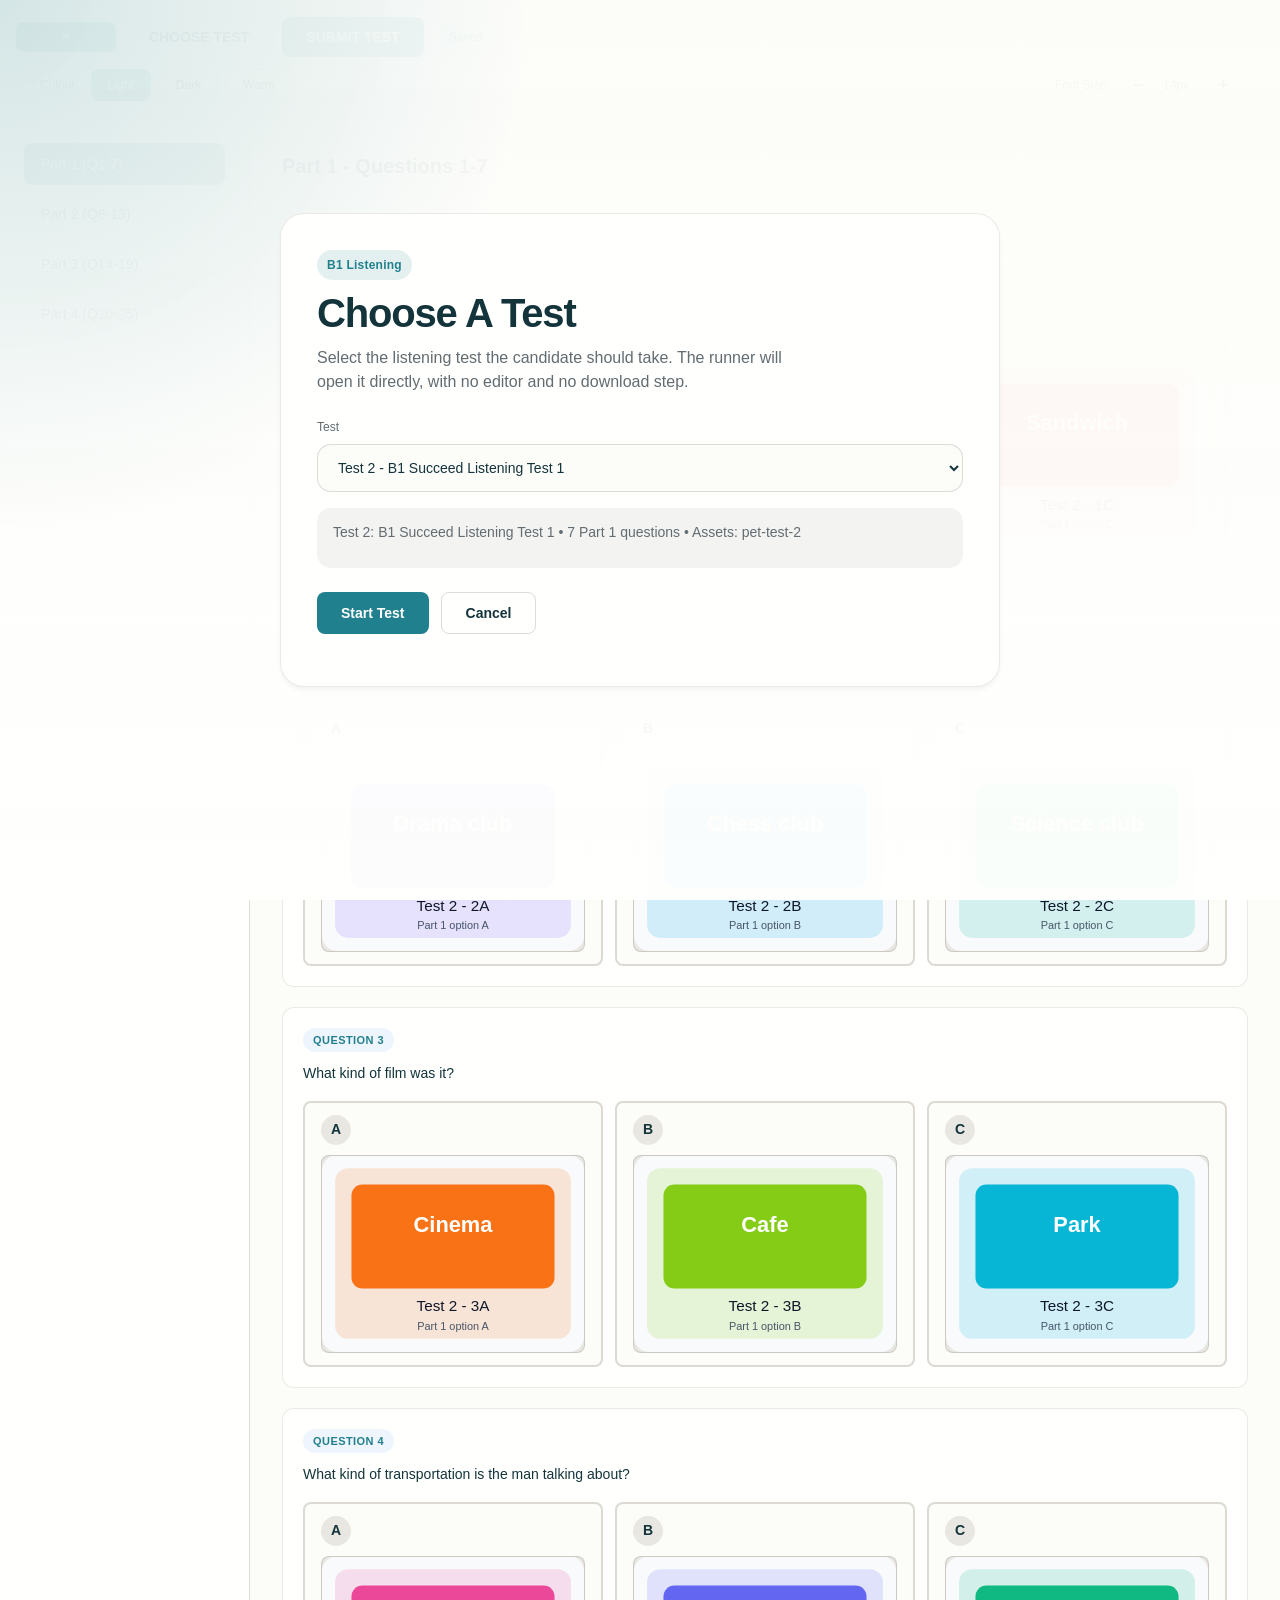
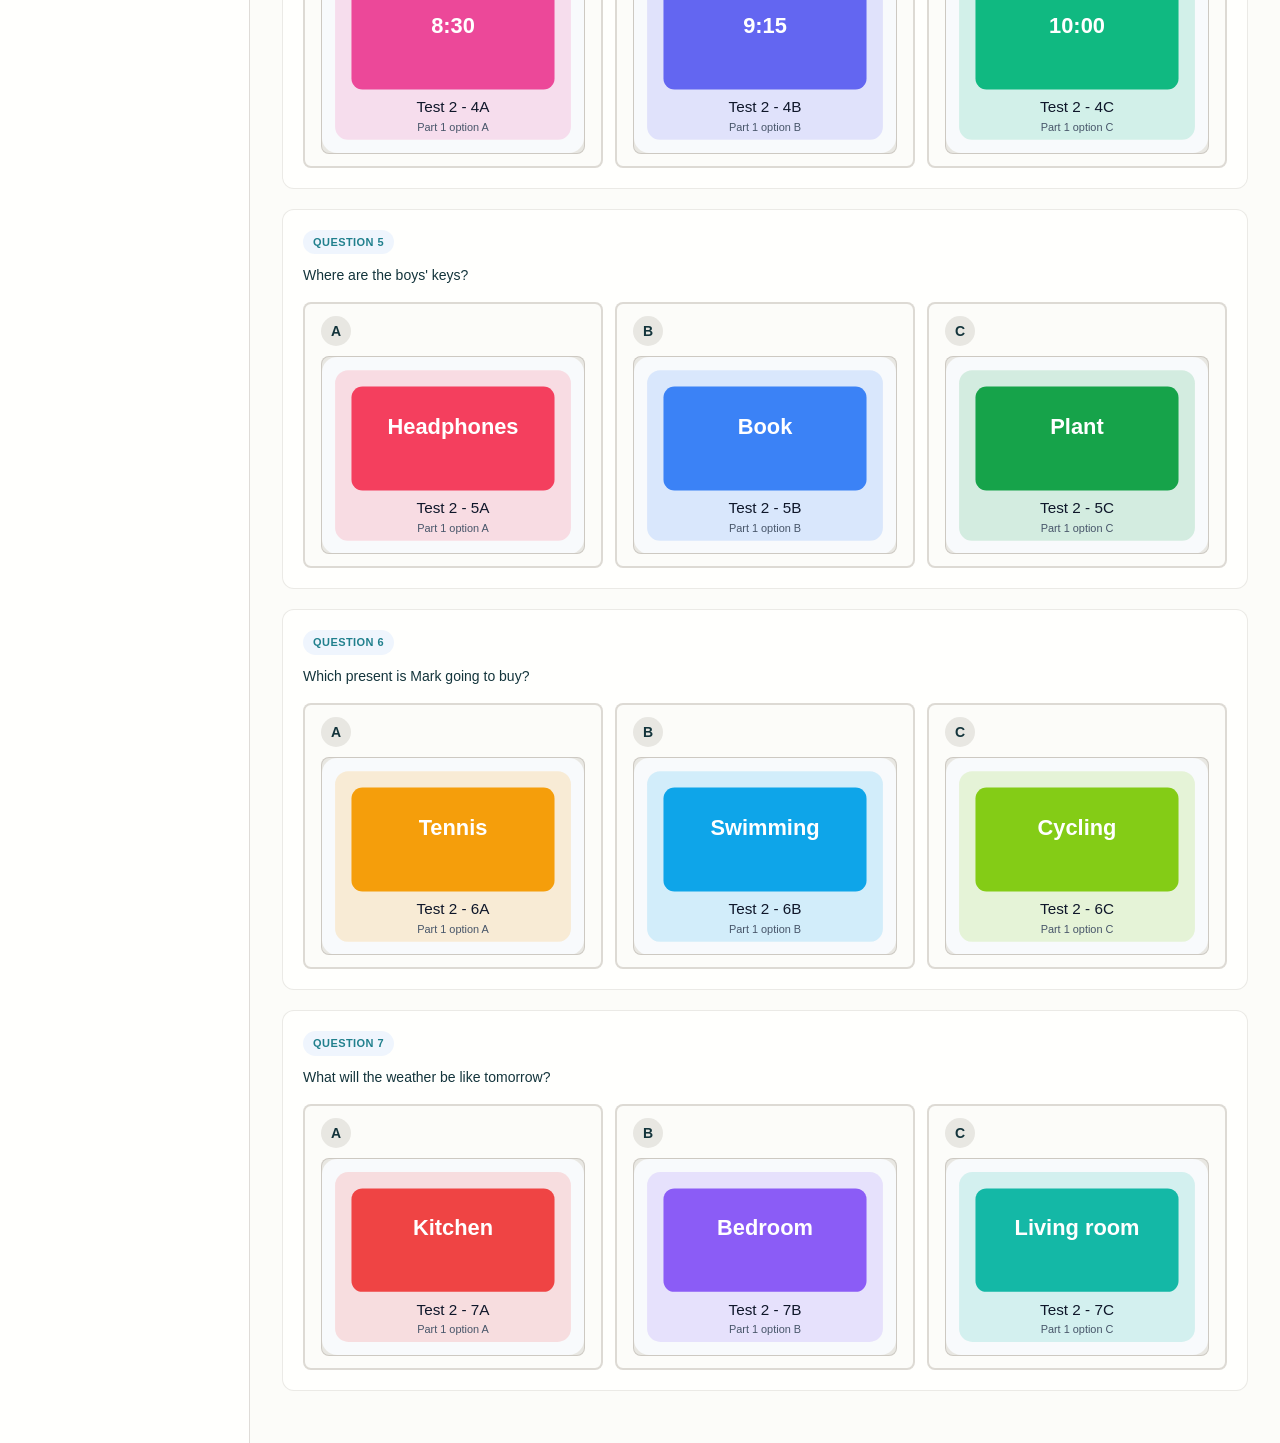
==== commit 8959ce00: "Fixed part 3 and added choose test button" ====
--- a/index.html
+++ b/index.html
@@ -1776,6 +1776,7 @@
 
         if (q.correctAnswer != null) entry.correctAnswer = q.correctAnswer;
         if (q.answer != null) entry.answer = q.answer;
+        if (q.suffix != null) entry.suffix = q.suffix;
 
         if (q.part && q.questionNumber != null) {
           const qnum = Number(q.questionNumber);
@@ -2328,48 +2329,36 @@
       const data = testData.part3;
       const g = data.questions;
       const saved = state.answers.part3 || {};
+      const currentId = getCurrentListeningTestId();
+      const isStonebridge = currentId === DEFAULT_LISTENING_TEST_ID
+        || (g[14] && /The house was built in the/i.test(g[14].question || ''));
       let html = `<div class="part-content"><h2 class="part-title">${escapeHtml(data.title)}</h2>`;
       html += `
         <div class="question-block">
           <div class="question-text">Questions 14-19</div>
           <div class="preview-answer-note">For each question, write the correct answer in the gap. Write one or two words or a number or a date or a time.</div>
         </div>
+      `;
+      if (!isStonebridge) {
+        html += `
         <div class="question-block">
           <div class="question-text">You will hear a teacher giving some information about a school photography competition.</div>
         </div>
+        `;
+      }
+      html += `
         <div class="gap-text">
-          <div style="text-align:center; font-weight:700; font-size:1.15em; margin-bottom:18px;">School photography competition</div>
+          <div style="text-align:center; font-weight:700; font-size:1.15em; margin-bottom:18px;">${escapeHtml(isStonebridge ? 'Stonebridge House' : 'School photography competition')}</div>
+          ${Object.keys(g).sort((a, b) => Number(a) - Number(b)).map(qNum => {
+            const question = g[qNum] || {};
+            const suffix = question.suffix != null ? String(question.suffix) : '.';
+            return `
           <div class="gap-line">
-            <span>The subject of this year’s competition is</span>
-            <span class="gap-input-wrapper"><input type="text" class="gap-input" name="p3q14" id="p3q14-input" value="${escapeHtml(saved[14] || '')}" placeholder="14" onblur="saveTextAnswer(3, 14, this.value)" /></span>
-            <span class="gap-inline-suffix">.</span>
-          </div>
-          <div class="gap-line">
-            <span>Photos must show some</span>
-            <span class="gap-input-wrapper"><input type="text" class="gap-input" name="p3q15" id="p3q15-input" value="${escapeHtml(saved[15] || '')}" placeholder="15" onblur="saveTextAnswer(3, 15, this.value)" /></span>
-            <span class="gap-inline-suffix">.</span>
-          </div>
-          <div class="gap-line">
-            <span>A local</span>
-            <span class="gap-input-wrapper"><input type="text" class="gap-input" name="p3q16" id="p3q16-input" value="${escapeHtml(saved[16] || '')}" placeholder="16" onblur="saveTextAnswer(3, 16, this.value)" /></span>
-            <span class="gap-inline-suffix"> will judge the competition.</span>
-          </div>
-          <div class="gap-line">
-            <span>First prize is a photography</span>
-            <span class="gap-input-wrapper"><input type="text" class="gap-input" name="p3q17" id="p3q17-input" value="${escapeHtml(saved[17] || '')}" placeholder="17" onblur="saveTextAnswer(3, 17, this.value)" /></span>
-            <span class="gap-inline-suffix">.</span>
-          </div>
-          <div class="gap-line">
-            <span>Send your entries in by</span>
-            <span class="gap-input-wrapper"><input type="text" class="gap-input" name="p3q18" id="p3q18-input" value="${escapeHtml(saved[18] || '')}" placeholder="18" onblur="saveTextAnswer(3, 18, this.value)" /></span>
-            <span class="gap-inline-suffix"> at the latest.</span>
-          </div>
-          <div class="gap-line">
-            <span>School secretary’s email address is</span>
-            <span class="gap-inline-prefix">k.</span>
-            <span class="gap-input-wrapper gap-input-wrapper--compact"><input type="text" class="gap-input" name="p3q19" id="p3q19-input" value="${escapeHtml(saved[19] || '')}" placeholder="19" onblur="saveTextAnswer(3, 19, this.value)" /></span>
-            <span class="gap-inline-suffix">@school.com</span>
-          </div>
+            <span>${escapeHtml(question.question || '')}</span>
+            <span class="gap-input-wrapper"><input type="text" class="gap-input" name="p3q${escapeHtml(qNum)}" id="p3q${escapeHtml(qNum)}-input" value="${escapeHtml(saved[qNum] || '')}" placeholder="${escapeHtml(qNum)}" onblur="saveTextAnswer(3, ${Number(qNum)}, this.value)" /></span>
+            <span class="gap-inline-suffix">${escapeHtml(suffix)}</span>
+          </div>`;
+          }).join('')}
         </div>
       `;
       html += '</div>';
